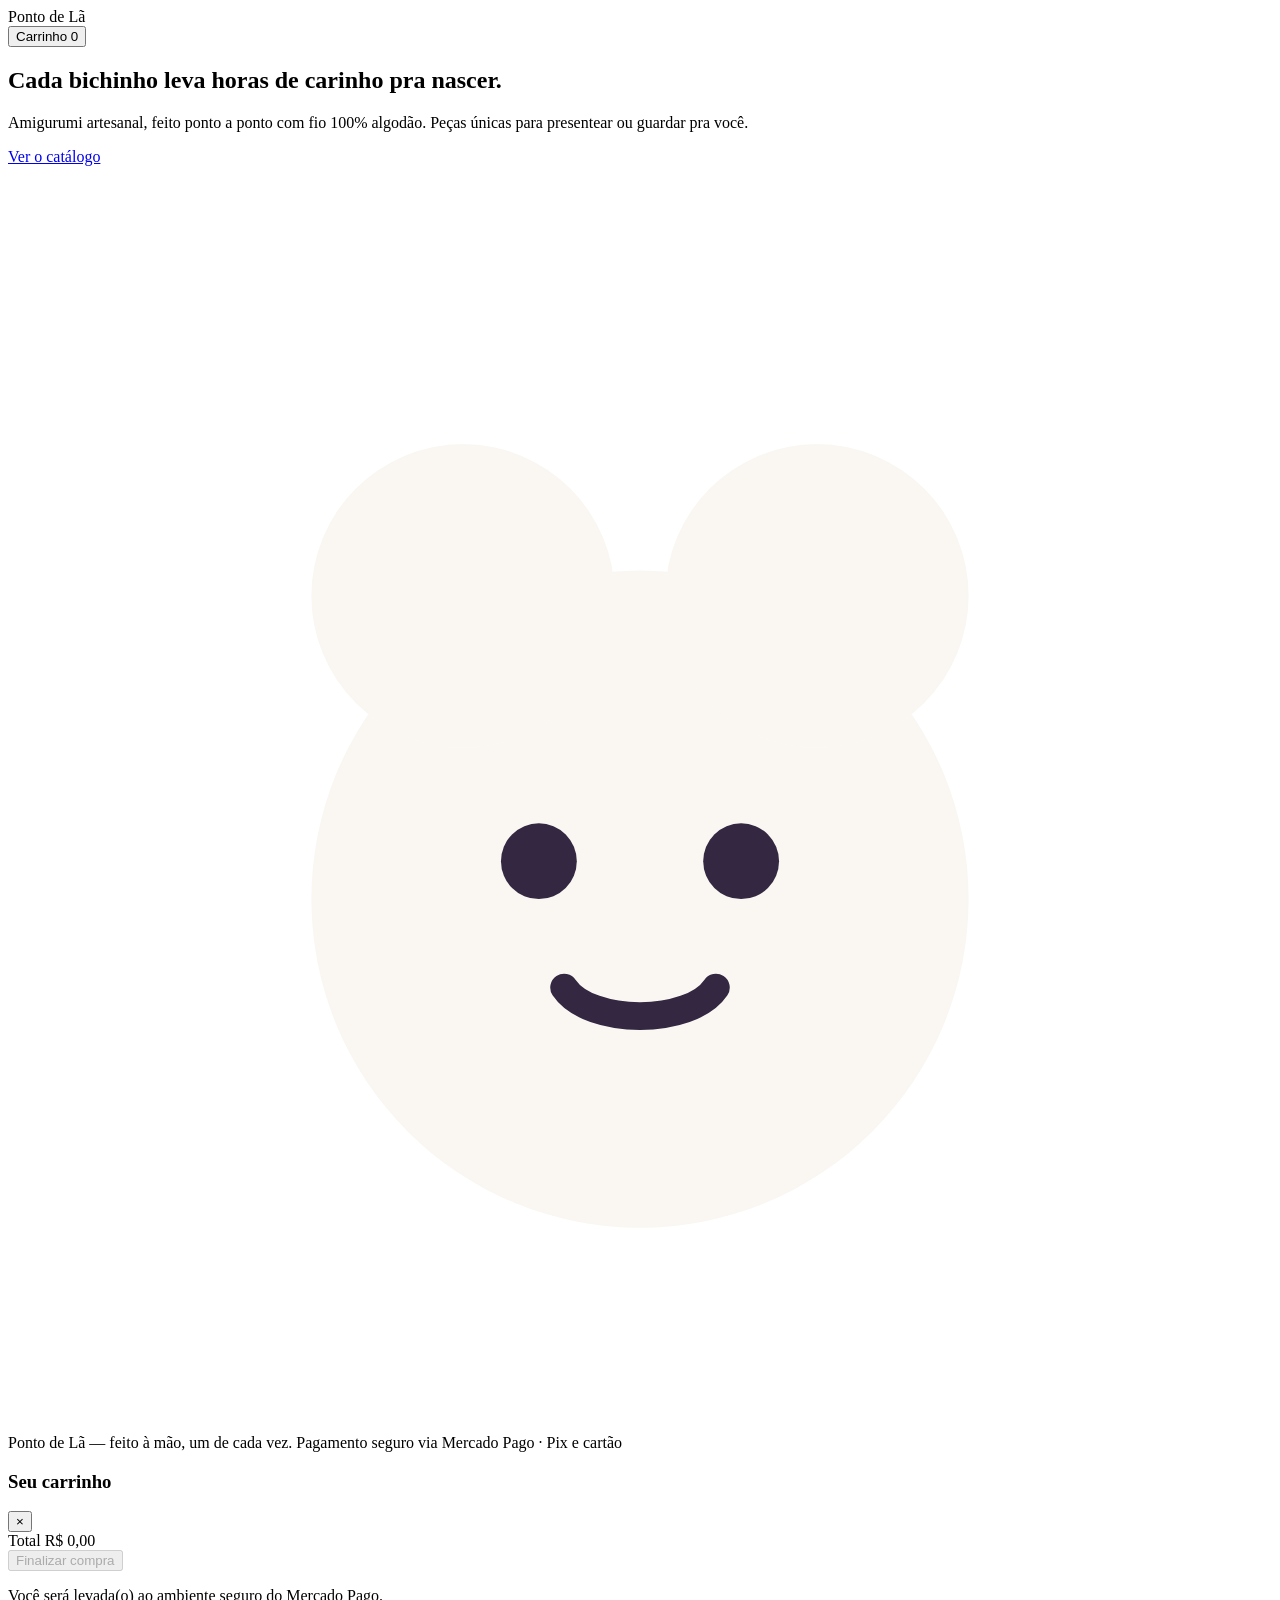
==== index.html @ de07547d "Add initial HTML structure for the website" ====
<!DOCTYPE html>
<html lang="pt-BR">
<head>
<meta charset="UTF-8">
<meta name="viewport" content="width=device-width, initial-scale=1">
<title>Ponto de Lã — Amigurumi feito à mão</title>
<meta name="description" content="Amigurumi artesanal feito à mão, um por um, com fio 100% algodão.">
<link rel="stylesheet" href="style.css">
</head>
<body>

<header>
  <div class="wrap header-row">
    <div class="logo">Ponto <span>de Lã</span></div>
    <button class="cart-btn" id="cartToggle" aria-label="Abrir carrinho">
      Carrinho
      <span class="cart-count" id="cartCount">0</span>
    </button>
  </div>
</header>

<section class="wrap hero">
  <div>
    <h1>Cada bichinho leva horas de carinho pra nascer.</h1>
    <p>Amigurumi artesanal, feito ponto a ponto com fio 100% algodão. Peças únicas para presentear ou guardar pra você.</p>
    <a href="#catalogo" class="hero-cta">Ver o catálogo</a>
  </div>
  <div class="hero-art">
    <svg viewBox="0 0 100 100" fill="none" xmlns="http://www.w3.org/2000/svg">
      <circle cx="50" cy="58" r="26" fill="#FAF7F3"/>
      <circle cx="36" cy="34" r="12" fill="#FAF7F3"/>
      <circle cx="64" cy="34" r="12" fill="#FAF7F3"/>
      <circle cx="42" cy="55" r="3" fill="#332741"/>
      <circle cx="58" cy="55" r="3" fill="#332741"/>
      <path d="M44 65c2 3 10 3 12 0" stroke="#332741" stroke-width="2.2" stroke-linecap="round"/>
    </svg>
  </div>
</section>

<main class="wrap" id="catalogo">
  <div class="filters" id="filters"></div>
  <div class="grid" id="grid"></div>
</main>

<footer class="wrap">
  <div class="footer-row">
    <span>Ponto de Lã — feito à mão, um de cada vez.</span>
    <span>Pagamento seguro via Mercado Pago · Pix e cartão</span>
  </div>
</footer>

<div class="overlay" id="overlay"></div>
<aside class="drawer" id="drawer">
  <div class="drawer-head">
    <h3>Seu carrinho</h3>
    <button class="drawer-close" id="drawerClose" aria-label="Fechar carrinho">×</button>
  </div>
  <div class="drawer-items" id="drawerItems"></div>
  <div class="drawer-foot">
    <div class="total-row">
      <span>Total</span>
      <span id="drawerTotal">R$ 0,00</span>
    </div>
    <button class="checkout-btn" id="checkoutBtn" disabled>Finalizar compra</button>
    <p class="checkout-note">Você será levada(o) ao ambiente seguro do Mercado Pago.</p>
  </div>
</aside>

<script src="products.js"></script>
<script src="script.js"></script>
</body>
</html>
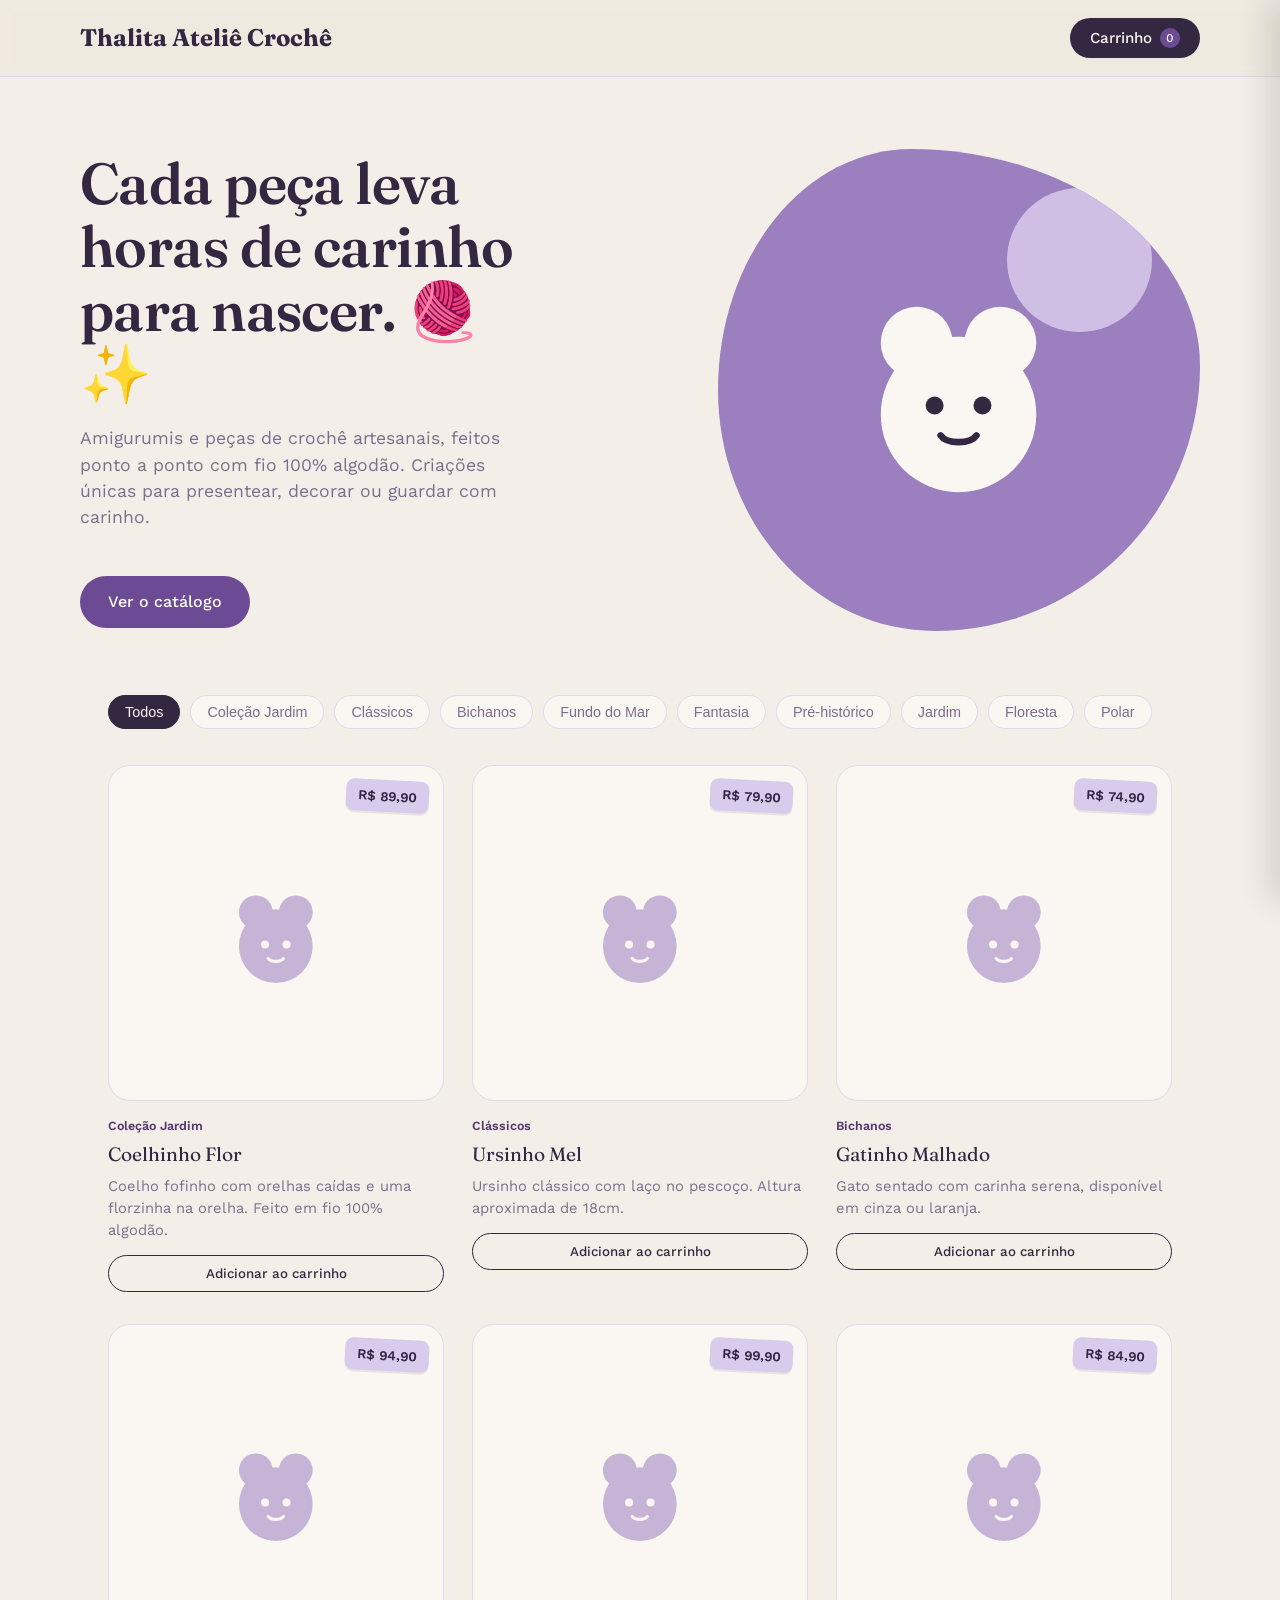
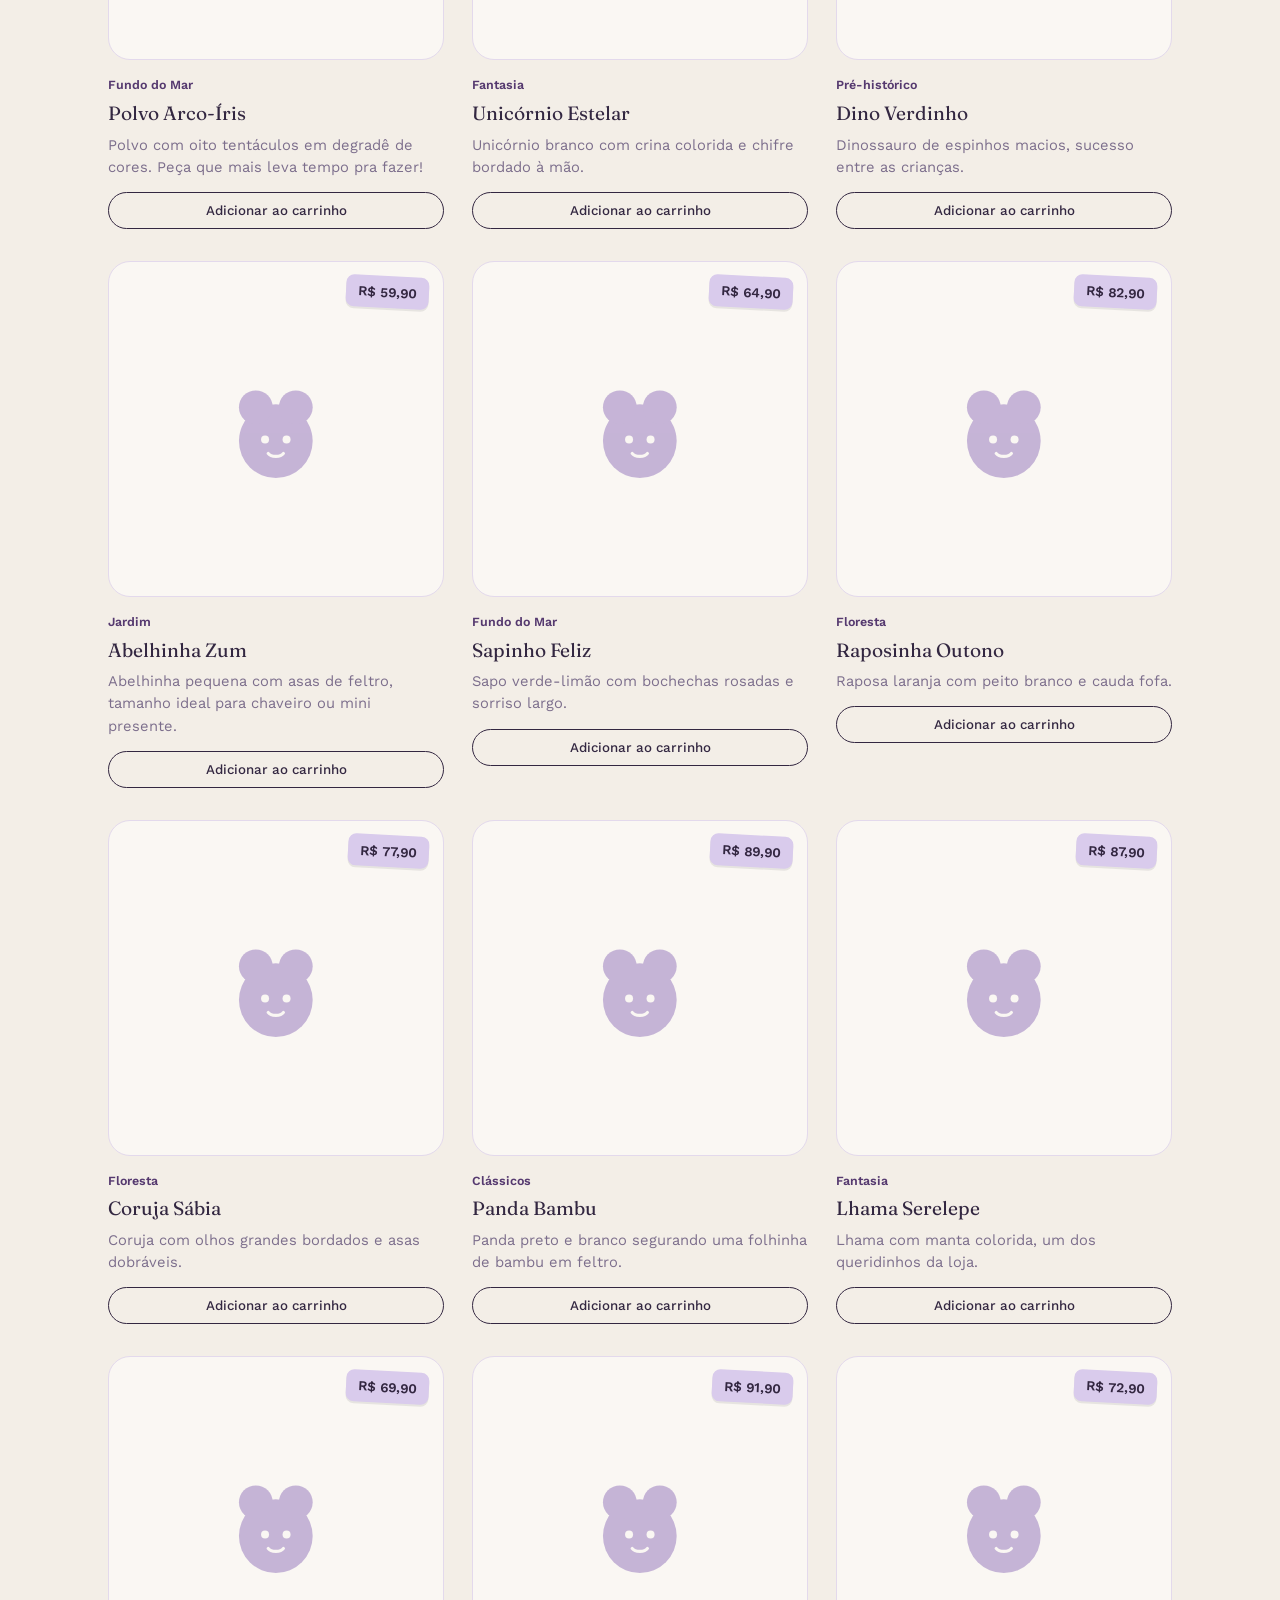
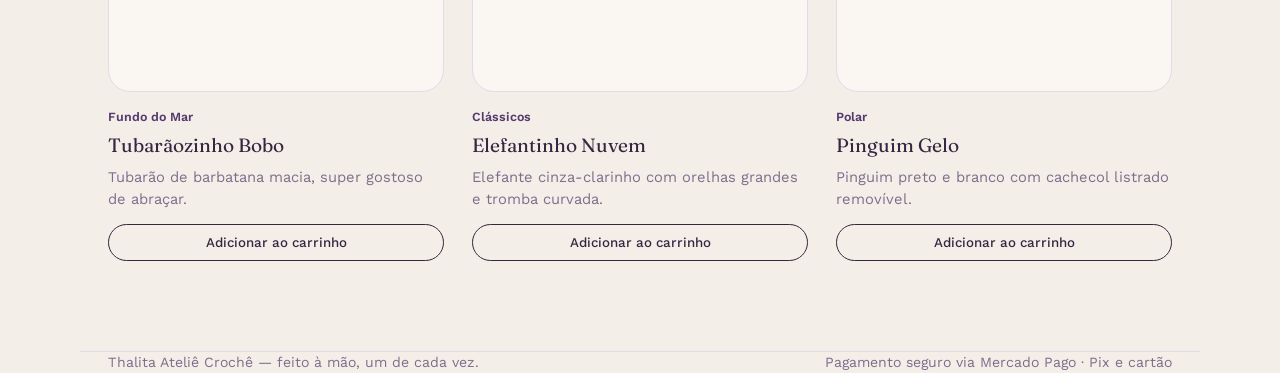
==== commit 4d1b3bd3: "Atualiza o nome e texto da loja para Thalita Ateliê Crochê com a nova descrição do negócio." ====
--- a/index.html
+++ b/index.html
@@ -3,15 +3,15 @@
 <head>
 <meta charset="UTF-8">
 <meta name="viewport" content="width=device-width, initial-scale=1">
-<title>Ponto de Lã — Amigurumi feito à mão</title>
-<meta name="description" content="Amigurumi artesanal feito à mão, um por um, com fio 100% algodão.">
+<title>Thalita Ateliê Crochê — Amigurumi feito à mão</title>
+<meta name="description" content="Cada peça leva horas de carinho para nascer. 🧶✨ Amigurumis e peças de crochê artesanais, feitos ponto a ponto com fio 100% algodão. Criações únicas para presentear, decorar ou guardar com carinho.">
 <link rel="stylesheet" href="style.css">
 </head>
 <body>
 
 <header>
   <div class="wrap header-row">
-    <div class="logo">Ponto <span>de Lã</span></div>
+    <div class="logo">Thalita Ateliê Crochê</div>
     <button class="cart-btn" id="cartToggle" aria-label="Abrir carrinho">
       Carrinho
       <span class="cart-count" id="cartCount">0</span>
@@ -21,8 +21,8 @@
 
 <section class="wrap hero">
   <div>
-    <h1>Cada bichinho leva horas de carinho pra nascer.</h1>
-    <p>Amigurumi artesanal, feito ponto a ponto com fio 100% algodão. Peças únicas para presentear ou guardar pra você.</p>
+    <h1>Cada peça leva horas de carinho para nascer. 🧶✨</h1>
+    <p>Amigurumis e peças de crochê artesanais, feitos ponto a ponto com fio 100% algodão. Criações únicas para presentear, decorar ou guardar com carinho.</p>
     <a href="#catalogo" class="hero-cta">Ver o catálogo</a>
   </div>
   <div class="hero-art">
@@ -44,7 +44,7 @@
 
 <footer class="wrap">
   <div class="footer-row">
-    <span>Ponto de Lã — feito à mão, um de cada vez.</span>
+    <span>Thalita Ateliê Crochê — feito à mão, um de cada vez.</span>
     <span>Pagamento seguro via Mercado Pago · Pix e cartão</span>
   </div>
 </footer>
--- a/style.css
+++ b/style.css
@@ -0,0 +1,450 @@
+@import url('https://fonts.googleapis.com/css2?family=Fraunces:opsz,wght@9..144,400;9..144,500;9..144,600;9..144,700&family=Work+Sans:wght@400;500;600&display=swap');
+
+:root {
+  --bg: #F3EEE7;
+  --bg-soft: #FAF7F3;
+  --ink: #332741;
+  --ink-soft: #7C6E8C;
+  --purple: #6C4A94;
+  --purple-dark: #55396F;
+  --lilac: #9B7FBF;
+  --lavender: #D9CBEC;
+  --line: #E3D9EC;
+  --radius: 22px;
+}
+
+* { box-sizing: border-box; }
+
+html { scroll-behavior: smooth; }
+
+body {
+  margin: 0;
+  background: var(--bg);
+  color: var(--ink);
+  font-family: 'Work Sans', sans-serif;
+  line-height: 1.5;
+}
+
+h1, h2, h3, .display {
+  font-family: 'Fraunces', serif;
+  font-weight: 600;
+  line-height: 1.1;
+  margin: 0;
+  letter-spacing: -0.01em;
+}
+
+a { color: inherit; }
+
+img { max-width: 100%; display: block; }
+
+.wrap {
+  max-width: 1120px;
+  margin: 0 auto;
+  padding: 0 28px;
+}
+
+/* ---------- Header ---------- */
+
+header {
+  position: sticky;
+  top: 0;
+  z-index: 40;
+  background: rgba(239, 234, 224, 0.92);
+  backdrop-filter: blur(6px);
+  border-bottom: 1px solid var(--line);
+}
+
+.header-row {
+  display: flex;
+  align-items: center;
+  justify-content: space-between;
+  padding: 18px 0;
+}
+
+.logo {
+  font-family: 'Fraunces', serif;
+  font-size: 1.5rem;
+  font-weight: 700;
+  display: flex;
+  align-items: baseline;
+  gap: 6px;
+}
+
+.logo span { color: var(--purple); }
+
+.cart-btn {
+  position: relative;
+  background: var(--ink);
+  color: var(--bg-soft);
+  border: none;
+  border-radius: 999px;
+  padding: 10px 20px;
+  font-family: 'Work Sans', sans-serif;
+  font-weight: 500;
+  font-size: 0.95rem;
+  cursor: pointer;
+  display: flex;
+  align-items: center;
+  gap: 8px;
+  transition: transform 0.15s ease;
+}
+
+.cart-btn:hover { transform: translateY(-1px); }
+
+.cart-count {
+  background: var(--purple);
+  color: white;
+  border-radius: 999px;
+  min-width: 20px;
+  height: 20px;
+  display: inline-flex;
+  align-items: center;
+  justify-content: center;
+  font-size: 0.75rem;
+  padding: 0 5px;
+}
+
+/* ---------- Hero ---------- */
+
+.hero {
+  padding: 72px 0 56px;
+  display: grid;
+  grid-template-columns: 1.1fr 0.9fr;
+  gap: 48px;
+  align-items: center;
+}
+
+.hero h1 {
+  font-size: clamp(2.4rem, 4.5vw, 3.6rem);
+  max-width: 12ch;
+}
+
+.hero p {
+  margin-top: 20px;
+  font-size: 1.1rem;
+  color: var(--ink-soft);
+  max-width: 42ch;
+}
+
+.hero-cta {
+  margin-top: 28px;
+  display: inline-block;
+  background: var(--purple);
+  color: white;
+  text-decoration: none;
+  padding: 14px 28px;
+  border-radius: 999px;
+  font-weight: 500;
+  transition: background 0.15s ease;
+}
+
+.hero-cta:hover { background: var(--purple-dark); }
+
+.hero-art {
+  position: relative;
+  aspect-ratio: 1 / 1;
+  background: var(--lilac);
+  border-radius: 40% 60% 55% 45% / 50% 45% 55% 50%;
+  display: flex;
+  align-items: center;
+  justify-content: center;
+  overflow: hidden;
+}
+
+.hero-art svg { width: 62%; height: 62%; }
+
+.hero-art::after {
+  content: "";
+  position: absolute;
+  width: 30%;
+  height: 30%;
+  background: var(--lavender);
+  border-radius: 50%;
+  top: 8%;
+  right: 10%;
+  opacity: 0.85;
+}
+
+/* ---------- Category filter ---------- */
+
+.filters {
+  display: flex;
+  flex-wrap: wrap;
+  gap: 10px;
+  padding: 8px 0 36px;
+}
+
+.filter-chip {
+  border: 1px solid var(--line);
+  background: var(--bg-soft);
+  padding: 8px 16px;
+  border-radius: 999px;
+  font-size: 0.9rem;
+  cursor: pointer;
+  color: var(--ink-soft);
+}
+
+.filter-chip.active {
+  background: var(--ink);
+  color: var(--bg-soft);
+  border-color: var(--ink);
+}
+
+/* ---------- Product grid ---------- */
+
+.grid {
+  display: grid;
+  grid-template-columns: repeat(3, 1fr);
+  gap: 32px 28px;
+  padding-bottom: 90px;
+}
+
+.card {
+  display: flex;
+  flex-direction: column;
+}
+
+.card-media {
+  position: relative;
+  aspect-ratio: 1 / 1;
+  border-radius: var(--radius);
+  overflow: hidden;
+  background: var(--bg-soft);
+  border: 1px solid var(--line);
+  display: flex;
+  align-items: center;
+  justify-content: center;
+}
+
+.card-media img { width: 100%; height: 100%; object-fit: cover; }
+
+.card-media svg { width: 46%; height: 46%; opacity: 0.55; }
+
+.price-tag {
+  position: absolute;
+  top: 14px;
+  right: 14px;
+  background: var(--lavender);
+  color: var(--ink);
+  font-weight: 600;
+  font-size: 0.85rem;
+  padding: 6px 12px;
+  border-radius: 8px;
+  transform: rotate(3deg);
+  box-shadow: 0 2px 0 rgba(0,0,0,0.08);
+}
+
+.card-body { padding-top: 16px; }
+
+.card-cat {
+  font-size: 0.78rem;
+  color: var(--purple-dark);
+  font-weight: 600;
+}
+
+.card-title {
+  font-family: 'Fraunces', serif;
+  font-size: 1.2rem;
+  margin-top: 4px;
+}
+
+.card-desc {
+  color: var(--ink-soft);
+  font-size: 0.92rem;
+  margin-top: 6px;
+}
+
+.add-btn {
+  margin-top: 14px;
+  width: 100%;
+  background: transparent;
+  border: 1.5px solid var(--ink);
+  color: var(--ink);
+  padding: 10px;
+  border-radius: 999px;
+  font-family: 'Work Sans', sans-serif;
+  font-weight: 500;
+  cursor: pointer;
+  transition: background 0.15s ease, color 0.15s ease;
+}
+
+.add-btn:hover { background: var(--ink); color: var(--bg-soft); }
+
+.add-btn.added { background: var(--lilac); color: white; border-color: var(--lilac); }
+
+/* ---------- Cart drawer ---------- */
+
+.overlay {
+  position: fixed;
+  inset: 0;
+  background: rgba(42, 36, 32, 0.4);
+  opacity: 0;
+  pointer-events: none;
+  transition: opacity 0.2s ease;
+  z-index: 50;
+}
+
+.overlay.open { opacity: 1; pointer-events: auto; }
+
+.drawer {
+  position: fixed;
+  top: 0;
+  right: 0;
+  height: 100%;
+  width: min(420px, 92vw);
+  background: var(--bg-soft);
+  z-index: 60;
+  transform: translateX(100%);
+  transition: transform 0.25s ease;
+  display: flex;
+  flex-direction: column;
+  box-shadow: -12px 0 30px rgba(0,0,0,0.12);
+}
+
+.drawer.open { transform: translateX(0); }
+
+.drawer-head {
+  padding: 24px 24px 16px;
+  border-bottom: 1px solid var(--line);
+  display: flex;
+  justify-content: space-between;
+  align-items: center;
+}
+
+.drawer-close {
+  background: none;
+  border: none;
+  font-size: 1.4rem;
+  cursor: pointer;
+  color: var(--ink-soft);
+}
+
+.drawer-items {
+  flex: 1;
+  overflow-y: auto;
+  padding: 16px 24px;
+}
+
+.drawer-empty {
+  color: var(--ink-soft);
+  text-align: center;
+  margin-top: 60px;
+}
+
+.drawer-item {
+  display: flex;
+  gap: 12px;
+  padding: 14px 0;
+  border-bottom: 1px solid var(--line);
+}
+
+.drawer-item-thumb {
+  width: 56px;
+  height: 56px;
+  border-radius: 12px;
+  background: var(--bg);
+  flex-shrink: 0;
+  display: flex;
+  align-items: center;
+  justify-content: center;
+  overflow: hidden;
+}
+
+.drawer-item-thumb img { width: 100%; height: 100%; object-fit: cover; }
+.drawer-item-thumb svg { width: 60%; opacity: 0.5; }
+
+.drawer-item-info { flex: 1; }
+
+.drawer-item-name { font-weight: 500; font-size: 0.95rem; }
+
+.qty-row {
+  display: flex;
+  align-items: center;
+  gap: 10px;
+  margin-top: 6px;
+}
+
+.qty-btn {
+  width: 24px;
+  height: 24px;
+  border-radius: 50%;
+  border: 1px solid var(--line);
+  background: white;
+  cursor: pointer;
+  font-size: 0.9rem;
+  line-height: 1;
+}
+
+.remove-link {
+  margin-left: auto;
+  font-size: 0.8rem;
+  color: var(--ink-soft);
+  cursor: pointer;
+  text-decoration: underline;
+}
+
+.drawer-foot {
+  padding: 20px 24px 26px;
+  border-top: 1px solid var(--line);
+}
+
+.total-row {
+  display: flex;
+  justify-content: space-between;
+  font-weight: 600;
+  font-size: 1.1rem;
+  margin-bottom: 16px;
+}
+
+.checkout-btn {
+  width: 100%;
+  background: var(--purple);
+  color: white;
+  border: none;
+  padding: 15px;
+  border-radius: 999px;
+  font-family: 'Work Sans', sans-serif;
+  font-weight: 600;
+  font-size: 1rem;
+  cursor: pointer;
+}
+
+.checkout-btn:hover { background: var(--purple-dark); }
+
+.checkout-btn:disabled { opacity: 0.5; cursor: not-allowed; }
+
+.checkout-note {
+  text-align: center;
+  font-size: 0.78rem;
+  color: var(--ink-soft);
+  margin-top: 10px;
+}
+
+/* ---------- Footer ---------- */
+
+footer {
+  border-top: 1px solid var(--line);
+  padding: 32px 0 40px;
+  color: var(--ink-soft);
+  font-size: 0.88rem;
+}
+
+.footer-row {
+  display: flex;
+  justify-content: space-between;
+  flex-wrap: wrap;
+  gap: 12px;
+}
+
+/* ---------- Responsive ---------- */
+
+@media (max-width: 860px) {
+  .hero { grid-template-columns: 1fr; }
+  .hero-art { max-width: 280px; margin: 0 auto; }
+  .grid { grid-template-columns: repeat(2, 1fr); }
+}
+
+@media (max-width: 540px) {
+  .grid { grid-template-columns: 1fr 1fr; gap: 20px 16px; }
+  .hero { padding: 48px 0 36px; }
+}
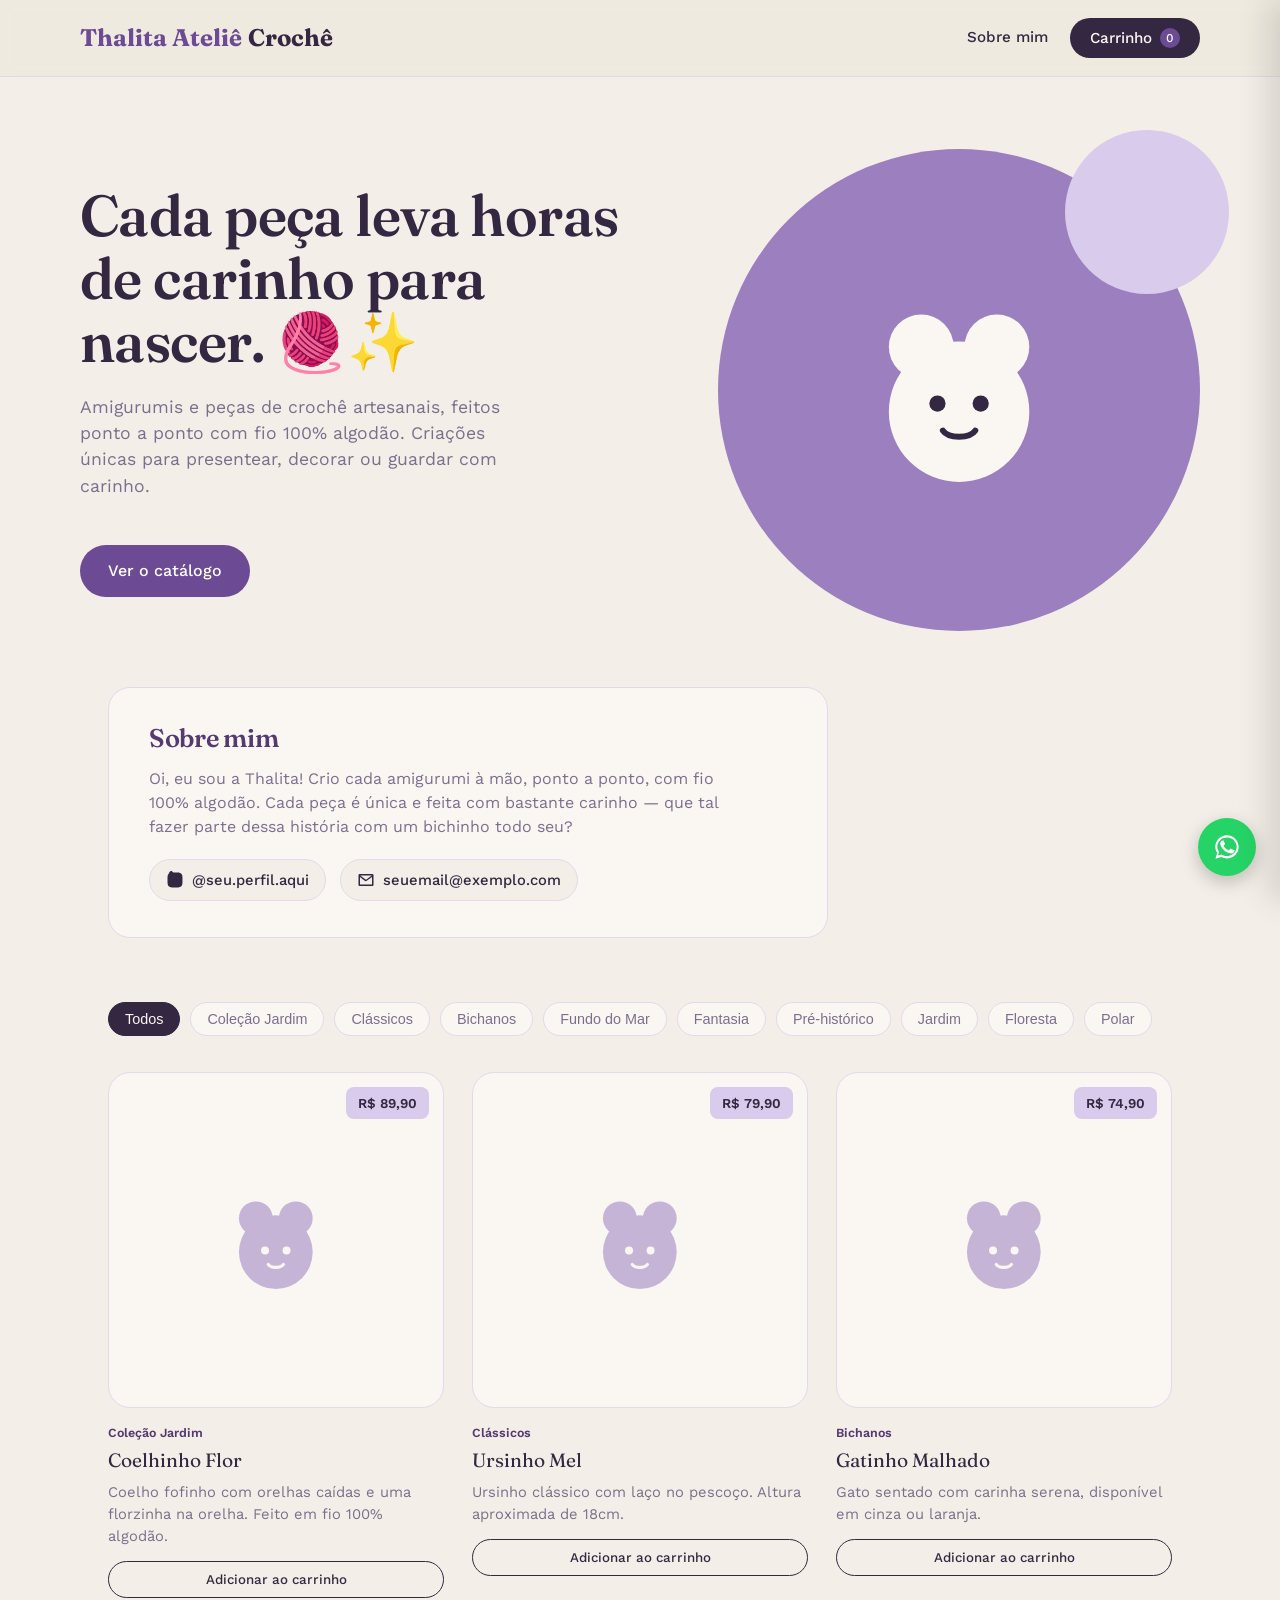
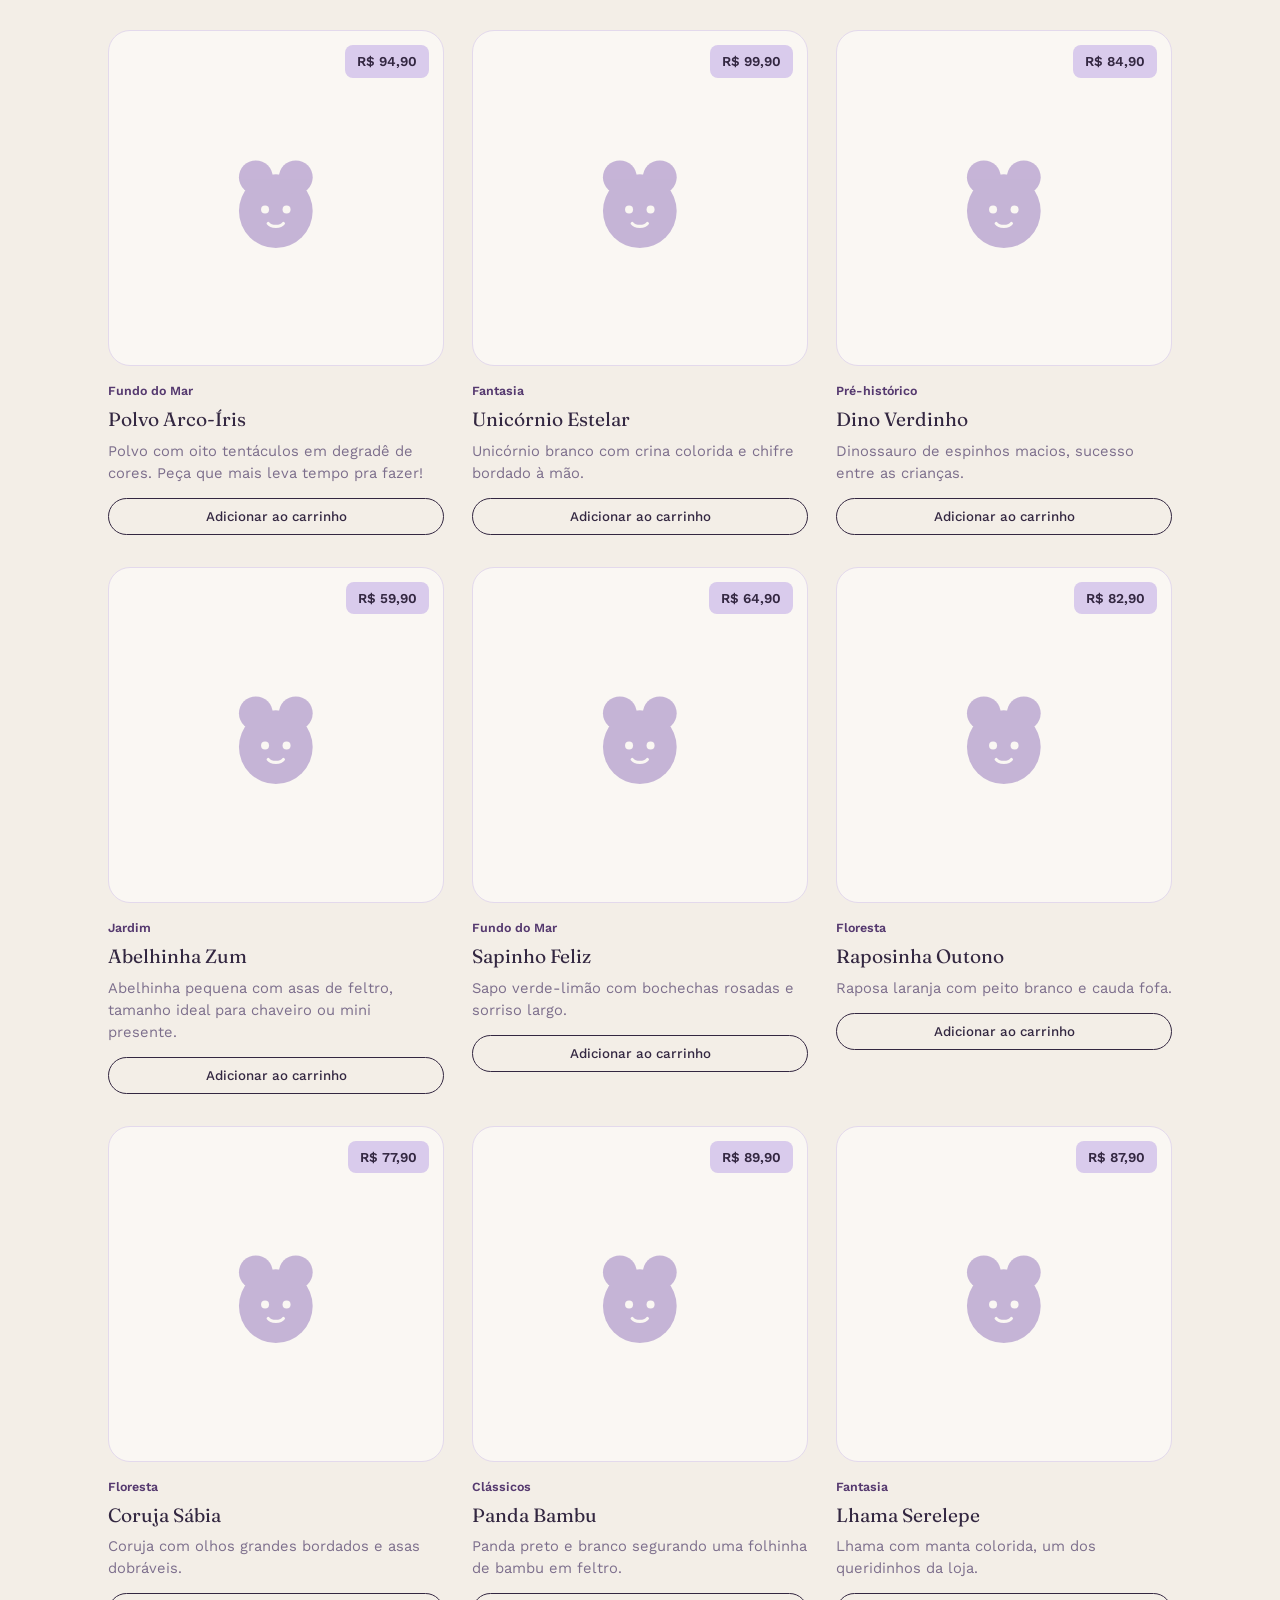
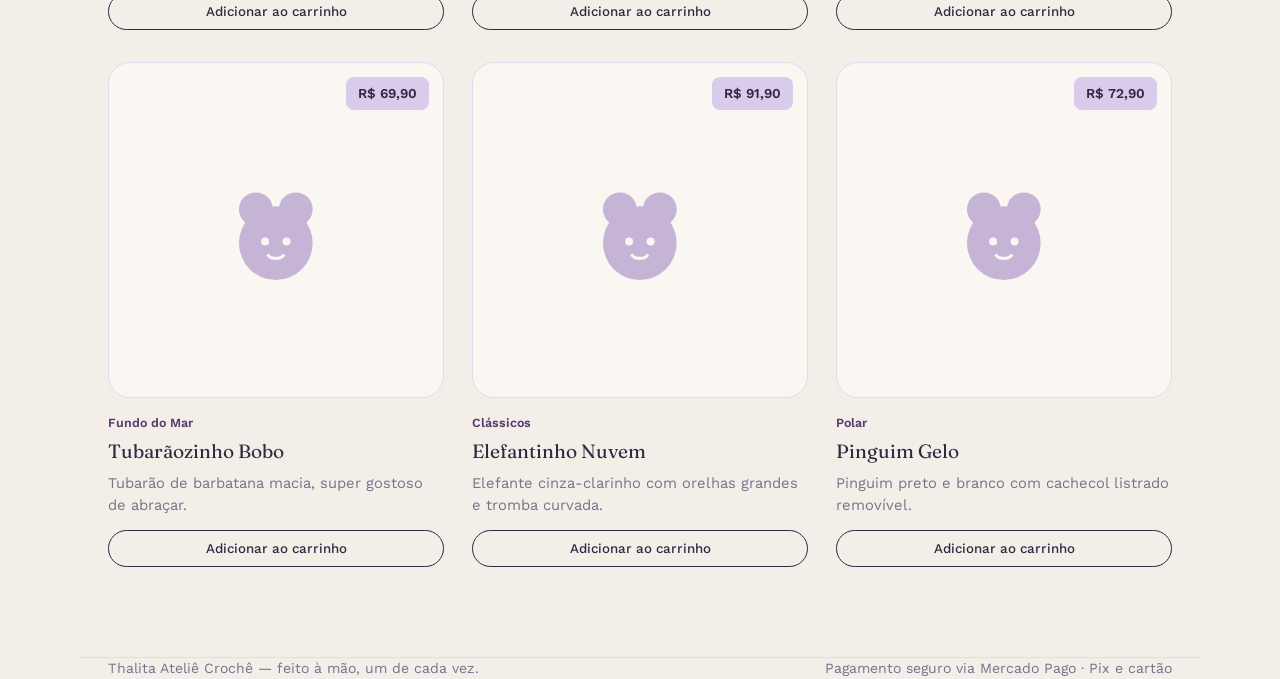
==== commit 47be8387: "Add files via upload" ====
--- a/index.html
+++ b/index.html
@@ -4,18 +4,21 @@
 <meta charset="UTF-8">
 <meta name="viewport" content="width=device-width, initial-scale=1">
 <title>Thalita Ateliê Crochê — Amigurumi feito à mão</title>
-<meta name="description" content="Cada peça leva horas de carinho para nascer. 🧶✨ Amigurumis e peças de crochê artesanais, feitos ponto a ponto com fio 100% algodão. Criações únicas para presentear, decorar ou guardar com carinho.">
+<meta name="description" content="Amigurumi e peças de crochê artesanais, feitos à mão, um por um, com fio 100% algodão.">
 <link rel="stylesheet" href="style.css">
 </head>
 <body>
 
 <header>
   <div class="wrap header-row">
-    <div class="logo">Thalita Ateliê Crochê</div>
-    <button class="cart-btn" id="cartToggle" aria-label="Abrir carrinho">
-      Carrinho
-      <span class="cart-count" id="cartCount">0</span>
-    </button>
+    <div class="logo"><span>Thalita Ateliê</span> Crochê</div>
+    <div class="header-actions">
+      <a href="#sobre" class="nav-link">Sobre mim</a>
+      <button class="cart-btn" id="cartToggle" aria-label="Abrir carrinho">
+        Carrinho
+        <span class="cart-count" id="cartCount">0</span>
+      </button>
+    </div>
   </div>
 </header>
 
@@ -37,6 +40,23 @@
   </div>
 </section>
 
+<section class="wrap sobre" id="sobre">
+  <div class="sobre-card">
+    <h2>Sobre mim</h2>
+    <p id="sobreTexto"></p>
+    <div class="sobre-links">
+      <a id="linkInstagram" href="#" target="_blank" rel="noopener" class="sobre-link">
+        <svg viewBox="0 0 24 24" width="18" height="18" fill="currentColor"><path d="M12 2c2.7 0 3.06.01 4.12.06 1.06.05 1.79.22 2.43.47.66.26 1.21.6 1.75 1.14a4.93 4.93 0 0 1 1.14 1.75c.25.64.42 1.37.47 2.43.05 1.06.06 1.42.06 4.12s-.01 3.06-.06 4.12c-.05 1.06-.22 1.79-.47 2.43a4.93 4.93 0 0 1-1.14 1.75 4.93 4.93 0 0 1-1.75 1.14c-.64.25-1.37.42-2.43.47-1.06.05-1.42.06-4.12.06s-3.06-.01-4.12-.06c-1.06-.05-1.79-.22-2.43-.47a4.93 4.93 0 0 1-1.75-1.14 4.93 4.93 0 0 1-1.14-1.75c-.25-.64-.42-1.37-.47-2.43C2.01 15.06 2 14.7 2 12s.01-3.06.06-4.12c.05-1.06.22-1.79.47-2.43a4.93 4.93 0 0 1 1.14-1.75A4.93 4.93 0 0 1 5.42.56c.64-.25 1.37-.42 2.43-.47C8.91 2.01 9.27 2 12 2Zm0 5a5 5 0 1 1 0 10 5 5 0 0 1 0-10Zm0 2a3 3 0 1 0 0 6 3 3 0 0 0 0-6Zm5.25-3.5a1.25 1.25 0 1 1 0 2.5 1.25 1.25 0 0 1 0-2.5Z"/></svg>
+        <span id="instaTexto"></span>
+      </a>
+      <a id="linkEmail" href="#" class="sobre-link">
+        <svg viewBox="0 0 24 24" width="18" height="18" fill="currentColor"><path d="M2 5.5A1.5 1.5 0 0 1 3.5 4h17A1.5 1.5 0 0 1 22 5.5v13a1.5 1.5 0 0 1-1.5 1.5h-17A1.5 1.5 0 0 1 2 18.5v-13Zm2.2.5 7.3 5.4a.8.8 0 0 0 .96 0L19.8 6H4.2ZM20 7.9l-6.98 5.16a2.3 2.3 0 0 1-2.74 0L4 7.9V18h16V7.9Z"/></svg>
+        <span id="emailTexto"></span>
+      </a>
+    </div>
+  </div>
+</section>
+
 <main class="wrap" id="catalogo">
   <div class="filters" id="filters"></div>
   <div class="grid" id="grid"></div>
@@ -48,6 +68,10 @@
     <span>Pagamento seguro via Mercado Pago · Pix e cartão</span>
   </div>
 </footer>
+
+<a id="whatsappFloat" class="whatsapp-float" href="#" target="_blank" rel="noopener" aria-label="Falar no WhatsApp">
+  <svg viewBox="0 0 24 24" width="28" height="28" fill="white"><path d="M17.5 14.4c-.3-.15-1.7-.85-2-.95-.27-.1-.46-.15-.66.15-.2.3-.75.95-.92 1.15-.17.2-.34.22-.63.08-.3-.15-1.24-.46-2.36-1.46-.87-.78-1.46-1.74-1.63-2.04-.17-.3-.02-.46.13-.61.15-.15.34-.4.5-.6.17-.2.22-.34.34-.57.1-.23.05-.42-.05-.57-.1-.15-.9-2.17-1.03-2.4-.13-.23-.28-.2-.46-.2-.15 0-.4-.03-.62-.03-.23 0-.58.1-.85.4-.28.3-1.06 1.03-1.06 2.5s1.08 2.9 1.24 3.1c.15.2 2.07 3.2 5.14 4.35 3.06 1.15 3.06.77 3.6.72.55-.05 1.74-.7 1.98-1.4.24-.7.24-1.28.17-1.4-.07-.13-.27-.2-.57-.35Z M12 2C6.48 2 2 6.36 2 11.75c0 1.97.58 3.8 1.6 5.35L2.1 22l5.06-1.44a10.1 10.1 0 0 0 4.84 1.24c5.52 0 10-4.36 10-9.75S17.52 2 12 2Zm0 17.75c-1.6 0-3.1-.44-4.38-1.2l-.32-.18-2.99.85.85-2.9-.2-.32a7.87 7.87 0 0 1-1.26-4.25C3.7 7.42 7.42 3.75 12 3.75s8.3 3.67 8.3 8s-3.72 8-8.3 8Z"/></svg>
+</a>
 
 <div class="overlay" id="overlay"></div>
 <aside class="drawer" id="drawer">
@@ -66,6 +90,7 @@
   </div>
 </aside>
 
+<script src="contato.js"></script>
 <script src="products.js"></script>
 <script src="script.js"></script>
 </body>
--- a/style.css
+++ b/style.css
@@ -72,6 +72,26 @@
 
 .logo span { color: var(--purple); }
 
+.header-actions {
+  display: flex;
+  align-items: center;
+  gap: 22px;
+}
+
+.nav-link {
+  font-size: 0.95rem;
+  font-weight: 500;
+  color: var(--ink);
+  text-decoration: none;
+  border-bottom: 1.5px solid transparent;
+  transition: border-color 0.15s ease, color 0.15s ease;
+}
+
+.nav-link:hover {
+  color: var(--purple);
+  border-color: var(--purple);
+}
+
 .cart-btn {
   position: relative;
   background: var(--ink);
@@ -116,7 +136,7 @@
 
 .hero h1 {
   font-size: clamp(2.4rem, 4.5vw, 3.6rem);
-  max-width: 12ch;
+  max-width: 16ch;
 }
 
 .hero p {
@@ -144,26 +164,99 @@
   position: relative;
   aspect-ratio: 1 / 1;
   background: var(--lilac);
-  border-radius: 40% 60% 55% 45% / 50% 45% 55% 50%;
+  border-radius: 50%;
   display: flex;
   align-items: center;
   justify-content: center;
-  overflow: hidden;
-}
-
-.hero-art svg { width: 62%; height: 62%; }
+  overflow: visible;
+}
+
+.hero-art svg { width: 56%; height: 56%; position: relative; z-index: 1; }
 
 .hero-art::after {
   content: "";
   position: absolute;
-  width: 30%;
-  height: 30%;
+  width: 34%;
+  height: 34%;
   background: var(--lavender);
   border-radius: 50%;
-  top: 8%;
-  right: 10%;
-  opacity: 0.85;
-}
+  top: -4%;
+  right: -6%;
+}
+
+/* ---------- Sobre mim ---------- */
+
+.sobre {
+  padding-bottom: 56px;
+}
+
+.sobre-card {
+  background: var(--bg-soft);
+  border: 1px solid var(--line);
+  border-radius: var(--radius);
+  padding: 36px 40px;
+  max-width: 720px;
+}
+
+.sobre-card h2 {
+  font-size: 1.6rem;
+  color: var(--purple-dark);
+}
+
+.sobre-card p {
+  color: var(--ink-soft);
+  margin-top: 14px;
+  font-size: 1rem;
+  max-width: 58ch;
+}
+
+.sobre-links {
+  display: flex;
+  flex-wrap: wrap;
+  gap: 14px;
+  margin-top: 20px;
+}
+
+.sobre-link {
+  display: inline-flex;
+  align-items: center;
+  gap: 8px;
+  text-decoration: none;
+  color: var(--ink);
+  background: var(--bg);
+  border: 1px solid var(--line);
+  padding: 9px 16px;
+  border-radius: 999px;
+  font-size: 0.92rem;
+  font-weight: 500;
+  transition: background 0.15s ease, color 0.15s ease;
+}
+
+.sobre-link:hover {
+  background: var(--purple);
+  color: white;
+  border-color: var(--purple);
+}
+
+/* ---------- WhatsApp flutuante ---------- */
+
+.whatsapp-float {
+  position: fixed;
+  bottom: 24px;
+  right: 24px;
+  width: 58px;
+  height: 58px;
+  background: #25D366;
+  border-radius: 50%;
+  display: flex;
+  align-items: center;
+  justify-content: center;
+  box-shadow: 0 6px 18px rgba(0,0,0,0.22);
+  z-index: 45;
+  transition: transform 0.15s ease;
+}
+
+.whatsapp-float:hover { transform: scale(1.07); }
 
 /* ---------- Category filter ---------- */
 
@@ -230,8 +323,24 @@
   font-size: 0.85rem;
   padding: 6px 12px;
   border-radius: 8px;
-  transform: rotate(3deg);
-  box-shadow: 0 2px 0 rgba(0,0,0,0.08);
+}
+
+.sold-out-tag {
+  position: absolute;
+  top: 14px;
+  right: 14px;
+  background: var(--ink-soft);
+  color: var(--bg-soft);
+  font-weight: 600;
+  font-size: 0.78rem;
+  padding: 6px 12px;
+  border-radius: 8px;
+  letter-spacing: 0.02em;
+}
+
+.card-media:has(.sold-out-tag) img,
+.card-media:has(.sold-out-tag) svg {
+  opacity: 0.45;
 }
 
 .card-body { padding-top: 16px; }
@@ -271,6 +380,14 @@
 .add-btn:hover { background: var(--ink); color: var(--bg-soft); }
 
 .add-btn.added { background: var(--lilac); color: white; border-color: var(--lilac); }
+
+.add-btn:disabled {
+  opacity: 0.5;
+  cursor: not-allowed;
+  border-color: var(--line);
+  color: var(--ink-soft);
+}
+.add-btn:disabled:hover { background: transparent; color: var(--ink-soft); }
 
 /* ---------- Cart drawer ---------- */
 
@@ -447,4 +564,6 @@
 @media (max-width: 540px) {
   .grid { grid-template-columns: 1fr 1fr; gap: 20px 16px; }
   .hero { padding: 48px 0 36px; }
-}
+  .sobre-card { padding: 26px 24px; }
+  .whatsapp-float { width: 52px; height: 52px; bottom: 18px; right: 18px; }
+}
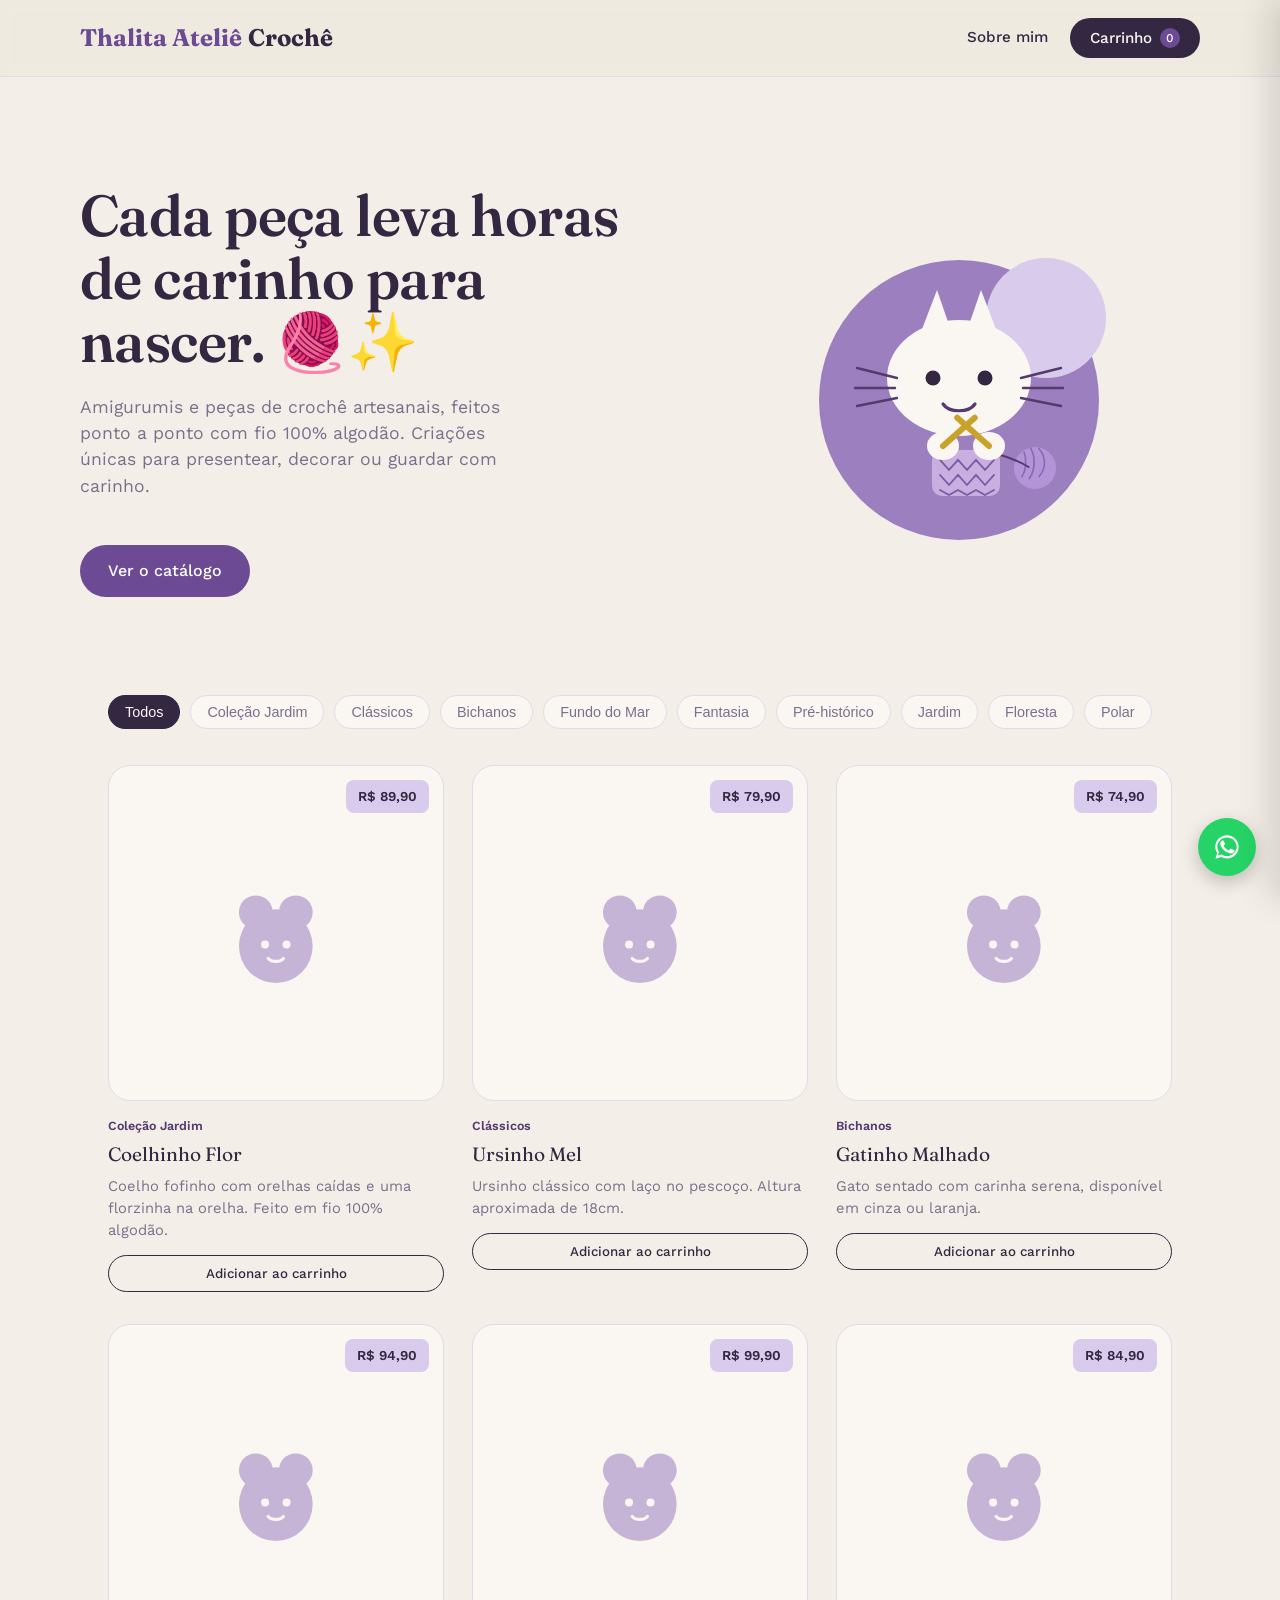
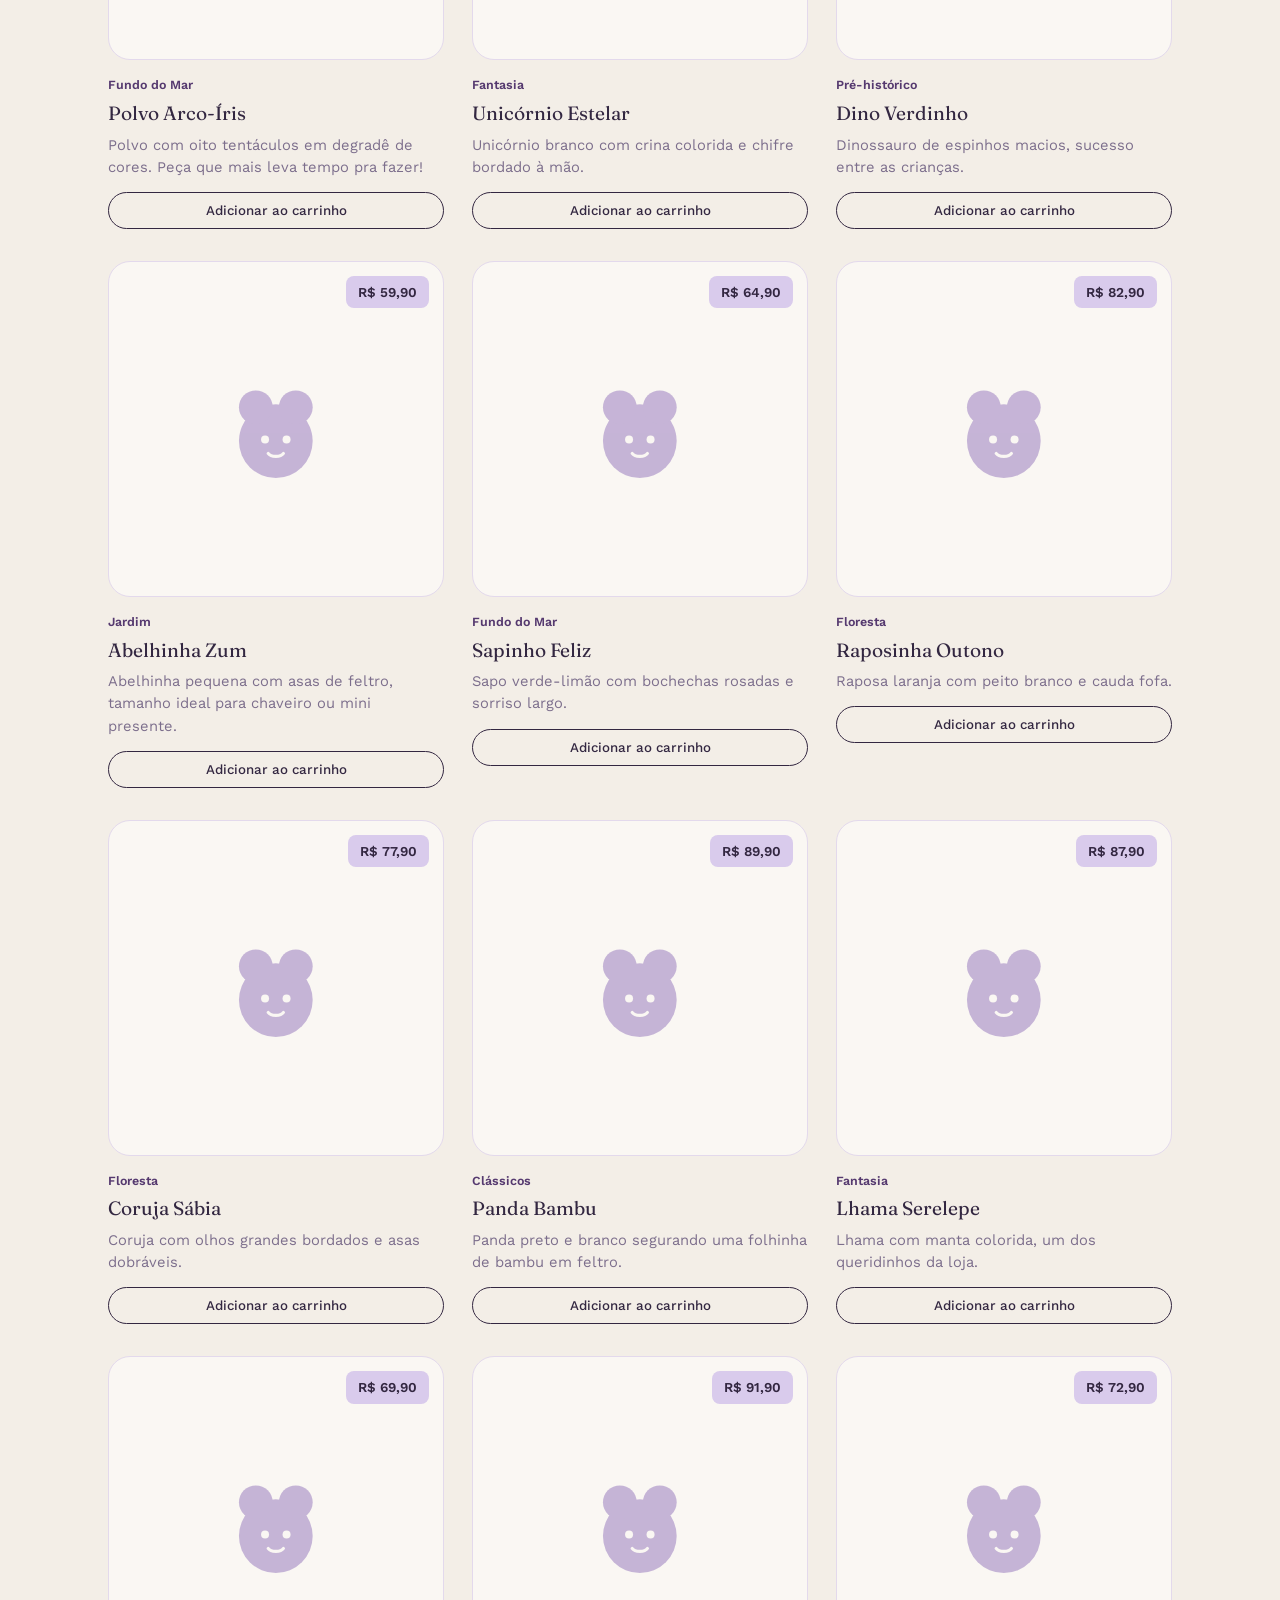
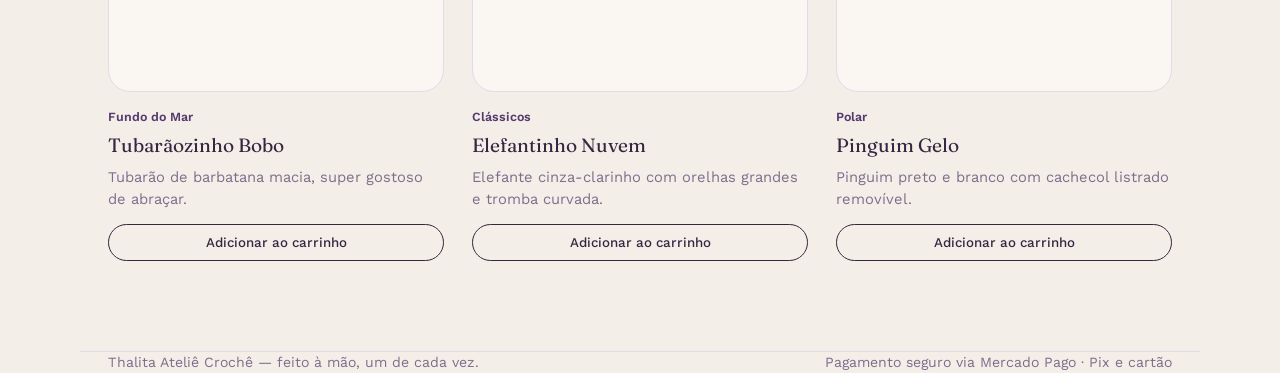
==== commit f63047c0: "Add files via upload" ====
--- a/index.html
+++ b/index.html
@@ -1,97 +1,85 @@
-<!DOCTYPE html>
-<html lang="pt-BR">
-<head>
-<meta charset="UTF-8">
-<meta name="viewport" content="width=device-width, initial-scale=1">
-<title>Thalita Ateliê Crochê — Amigurumi feito à mão</title>
-<meta name="description" content="Amigurumi e peças de crochê artesanais, feitos à mão, um por um, com fio 100% algodão.">
-<link rel="stylesheet" href="style.css">
-</head>
-<body>
-
-<header>
-  <div class="wrap header-row">
-    <div class="logo"><span>Thalita Ateliê</span> Crochê</div>
-    <div class="header-actions">
-      <a href="#sobre" class="nav-link">Sobre mim</a>
-      <button class="cart-btn" id="cartToggle" aria-label="Abrir carrinho">
-        Carrinho
-        <span class="cart-count" id="cartCount">0</span>
-      </button>
-    </div>
-  </div>
-</header>
-
-<section class="wrap hero">
-  <div>
-    <h1>Cada peça leva horas de carinho para nascer. 🧶✨</h1>
-    <p>Amigurumis e peças de crochê artesanais, feitos ponto a ponto com fio 100% algodão. Criações únicas para presentear, decorar ou guardar com carinho.</p>
-    <a href="#catalogo" class="hero-cta">Ver o catálogo</a>
-  </div>
-  <div class="hero-art">
-    <svg viewBox="0 0 100 100" fill="none" xmlns="http://www.w3.org/2000/svg">
-      <circle cx="50" cy="58" r="26" fill="#FAF7F3"/>
-      <circle cx="36" cy="34" r="12" fill="#FAF7F3"/>
-      <circle cx="64" cy="34" r="12" fill="#FAF7F3"/>
-      <circle cx="42" cy="55" r="3" fill="#332741"/>
-      <circle cx="58" cy="55" r="3" fill="#332741"/>
-      <path d="M44 65c2 3 10 3 12 0" stroke="#332741" stroke-width="2.2" stroke-linecap="round"/>
-    </svg>
-  </div>
-</section>
-
-<section class="wrap sobre" id="sobre">
-  <div class="sobre-card">
-    <h2>Sobre mim</h2>
-    <p id="sobreTexto"></p>
-    <div class="sobre-links">
-      <a id="linkInstagram" href="#" target="_blank" rel="noopener" class="sobre-link">
-        <svg viewBox="0 0 24 24" width="18" height="18" fill="currentColor"><path d="M12 2c2.7 0 3.06.01 4.12.06 1.06.05 1.79.22 2.43.47.66.26 1.21.6 1.75 1.14a4.93 4.93 0 0 1 1.14 1.75c.25.64.42 1.37.47 2.43.05 1.06.06 1.42.06 4.12s-.01 3.06-.06 4.12c-.05 1.06-.22 1.79-.47 2.43a4.93 4.93 0 0 1-1.14 1.75 4.93 4.93 0 0 1-1.75 1.14c-.64.25-1.37.42-2.43.47-1.06.05-1.42.06-4.12.06s-3.06-.01-4.12-.06c-1.06-.05-1.79-.22-2.43-.47a4.93 4.93 0 0 1-1.75-1.14 4.93 4.93 0 0 1-1.14-1.75c-.25-.64-.42-1.37-.47-2.43C2.01 15.06 2 14.7 2 12s.01-3.06.06-4.12c.05-1.06.22-1.79.47-2.43a4.93 4.93 0 0 1 1.14-1.75A4.93 4.93 0 0 1 5.42.56c.64-.25 1.37-.42 2.43-.47C8.91 2.01 9.27 2 12 2Zm0 5a5 5 0 1 1 0 10 5 5 0 0 1 0-10Zm0 2a3 3 0 1 0 0 6 3 3 0 0 0 0-6Zm5.25-3.5a1.25 1.25 0 1 1 0 2.5 1.25 1.25 0 0 1 0-2.5Z"/></svg>
-        <span id="instaTexto"></span>
-      </a>
-      <a id="linkEmail" href="#" class="sobre-link">
-        <svg viewBox="0 0 24 24" width="18" height="18" fill="currentColor"><path d="M2 5.5A1.5 1.5 0 0 1 3.5 4h17A1.5 1.5 0 0 1 22 5.5v13a1.5 1.5 0 0 1-1.5 1.5h-17A1.5 1.5 0 0 1 2 18.5v-13Zm2.2.5 7.3 5.4a.8.8 0 0 0 .96 0L19.8 6H4.2ZM20 7.9l-6.98 5.16a2.3 2.3 0 0 1-2.74 0L4 7.9V18h16V7.9Z"/></svg>
-        <span id="emailTexto"></span>
-      </a>
-    </div>
-  </div>
-</section>
-
-<main class="wrap" id="catalogo">
-  <div class="filters" id="filters"></div>
-  <div class="grid" id="grid"></div>
-</main>
-
-<footer class="wrap">
-  <div class="footer-row">
-    <span>Thalita Ateliê Crochê — feito à mão, um de cada vez.</span>
-    <span>Pagamento seguro via Mercado Pago · Pix e cartão</span>
-  </div>
-</footer>
-
-<a id="whatsappFloat" class="whatsapp-float" href="#" target="_blank" rel="noopener" aria-label="Falar no WhatsApp">
-  <svg viewBox="0 0 24 24" width="28" height="28" fill="white"><path d="M17.5 14.4c-.3-.15-1.7-.85-2-.95-.27-.1-.46-.15-.66.15-.2.3-.75.95-.92 1.15-.17.2-.34.22-.63.08-.3-.15-1.24-.46-2.36-1.46-.87-.78-1.46-1.74-1.63-2.04-.17-.3-.02-.46.13-.61.15-.15.34-.4.5-.6.17-.2.22-.34.34-.57.1-.23.05-.42-.05-.57-.1-.15-.9-2.17-1.03-2.4-.13-.23-.28-.2-.46-.2-.15 0-.4-.03-.62-.03-.23 0-.58.1-.85.4-.28.3-1.06 1.03-1.06 2.5s1.08 2.9 1.24 3.1c.15.2 2.07 3.2 5.14 4.35 3.06 1.15 3.06.77 3.6.72.55-.05 1.74-.7 1.98-1.4.24-.7.24-1.28.17-1.4-.07-.13-.27-.2-.57-.35Z M12 2C6.48 2 2 6.36 2 11.75c0 1.97.58 3.8 1.6 5.35L2.1 22l5.06-1.44a10.1 10.1 0 0 0 4.84 1.24c5.52 0 10-4.36 10-9.75S17.52 2 12 2Zm0 17.75c-1.6 0-3.1-.44-4.38-1.2l-.32-.18-2.99.85.85-2.9-.2-.32a7.87 7.87 0 0 1-1.26-4.25C3.7 7.42 7.42 3.75 12 3.75s8.3 3.67 8.3 8s-3.72 8-8.3 8Z"/></svg>
-</a>
-
-<div class="overlay" id="overlay"></div>
-<aside class="drawer" id="drawer">
-  <div class="drawer-head">
-    <h3>Seu carrinho</h3>
-    <button class="drawer-close" id="drawerClose" aria-label="Fechar carrinho">×</button>
-  </div>
-  <div class="drawer-items" id="drawerItems"></div>
-  <div class="drawer-foot">
-    <div class="total-row">
-      <span>Total</span>
-      <span id="drawerTotal">R$ 0,00</span>
-    </div>
-    <button class="checkout-btn" id="checkoutBtn" disabled>Finalizar compra</button>
-    <p class="checkout-note">Você será levada(o) ao ambiente seguro do Mercado Pago.</p>
-  </div>
-</aside>
-
-<script src="contato.js"></script>
-<script src="products.js"></script>
-<script src="script.js"></script>
-</body>
-</html>
+<!DOCTYPE html>
+<html lang="pt-BR">
+<head>
+<meta charset="UTF-8">
+<meta name="viewport" content="width=device-width, initial-scale=1">
+<title>Thalita Ateliê Crochê — Amigurumi feito à mão</title>
+<meta name="description" content="Amigurumi e peças de crochê artesanais, feitos à mão, um por um, com fio 100% algodão.">
+<meta property="og:title" content="Thalita Ateliê Crochê — Amigurumi feito à mão">
+<meta property="og:description" content="Amigurumi e peças de crochê artesanais, feitos à mão, um por um, com fio 100% algodão.">
+<meta property="og:image" content="https://seusite.com/hero-cat.svg">
+<link rel="stylesheet" href="style.css">
+</head>
+<body>
+
+<header>
+  <div class="wrap header-row">
+    <div class="logo"><span>Thalita Ateliê</span> Crochê</div>
+    <div class="header-actions">
+      <a href="sobre.html" class="nav-link">Sobre mim</a>
+      <button class="cart-btn" id="cartToggle" aria-label="Abrir carrinho">
+        Carrinho
+        <span class="cart-count" id="cartCount">0</span>
+      </button>
+    </div>
+  </div>
+</header>
+
+<section class="wrap hero">
+  <div>
+    <h1>Cada peça leva horas de carinho para nascer. 🧶✨</h1>
+    <p>Amigurumis e peças de crochê artesanais, feitos ponto a ponto com fio 100% algodão. Criações únicas para presentear, decorar ou guardar com carinho.</p>
+    <a href="#catalogo" class="hero-cta">Ver o catálogo</a>
+  </div>
+  <div class="hero-art">
+    <svg viewBox="0 0 100 100" fill="none" xmlns="http://www.w3.org/2000/svg">
+      <circle cx="50" cy="58" r="26" fill="#FAF7F3"/>
+      <circle cx="36" cy="34" r="12" fill="#FAF7F3"/>
+      <circle cx="64" cy="34" r="12" fill="#FAF7F3"/>
+      <circle cx="42" cy="55" r="3" fill="#332741"/>
+      <circle cx="58" cy="55" r="3" fill="#332741"/>
+      <path d="M44 65c2 3 10 3 12 0" stroke="#332741" stroke-width="2.2" stroke-linecap="round"/>
+    </svg>
+  </div>
+</section>
+
+
+
+<main class="wrap" id="catalogo">
+  <div class="filters" id="filters"></div>
+  <div class="grid" id="grid"></div>
+</main>
+
+<footer class="wrap">
+  <div class="footer-row">
+    <span>Thalita Ateliê Crochê — feito à mão, um de cada vez.</span>
+    <span>Pagamento seguro via Mercado Pago · Pix e cartão</span>
+  </div>
+</footer>
+
+<a id="whatsappFloat" class="whatsapp-float" href="#" target="_blank" rel="noopener" aria-label="Falar no WhatsApp">
+  <svg viewBox="0 0 24 24" width="28" height="28" fill="white"><path d="M17.5 14.4c-.3-.15-1.7-.85-2-.95-.27-.1-.46-.15-.66.15-.2.3-.75.95-.92 1.15-.17.2-.34.22-.63.08-.3-.15-1.24-.46-2.36-1.46-.87-.78-1.46-1.74-1.63-2.04-.17-.3-.02-.46.13-.61.15-.15.34-.4.5-.6.17-.2.22-.34.34-.57.1-.23.05-.42-.05-.57-.1-.15-.9-2.17-1.03-2.4-.13-.23-.28-.2-.46-.2-.15 0-.4-.03-.62-.03-.23 0-.58.1-.85.4-.28.3-1.06 1.03-1.06 2.5s1.08 2.9 1.24 3.1c.15.2 2.07 3.2 5.14 4.35 3.06 1.15 3.06.77 3.6.72.55-.05 1.74-.7 1.98-1.4.24-.7.24-1.28.17-1.4-.07-.13-.27-.2-.57-.35Z M12 2C6.48 2 2 6.36 2 11.75c0 1.97.58 3.8 1.6 5.35L2.1 22l5.06-1.44a10.1 10.1 0 0 0 4.84 1.24c5.52 0 10-4.36 10-9.75S17.52 2 12 2Zm0 17.75c-1.6 0-3.1-.44-4.38-1.2l-.32-.18-2.99.85.85-2.9-.2-.32a7.87 7.87 0 0 1-1.26-4.25C3.7 7.42 7.42 3.75 12 3.75s8.3 3.67 8.3 8s-3.72 8-8.3 8Z"/></svg>
+</a>
+
+<div class="overlay" id="overlay"></div>
+<aside class="drawer" id="drawer">
+  <div class="drawer-head">
+    <h3>Seu carrinho</h3>
+    <button class="drawer-close" id="drawerClose" aria-label="Fechar carrinho">×</button>
+  </div>
+  <div class="drawer-items" id="drawerItems"></div>
+  <div class="drawer-foot">
+    <div class="total-row">
+      <span>Total</span>
+      <span id="drawerTotal">R$ 0,00</span>
+    </div>
+    <button class="checkout-btn" id="checkoutBtn" disabled>Finalizar compra</button>
+    <p class="checkout-note">Você será levada(o) ao ambiente seguro do Mercado Pago.</p>
+  </div>
+</aside>
+
+<script src="contato.js"></script>
+<script src="products.js"></script>
+<script src="script.js"></script>
+</body>
+</html>
--- a/style.css
+++ b/style.css
@@ -1,569 +1,116 @@
-@import url('https://fonts.googleapis.com/css2?family=Fraunces:opsz,wght@9..144,400;9..144,500;9..144,600;9..144,700&family=Work+Sans:wght@400;500;600&display=swap');
-
-:root {
-  --bg: #F3EEE7;
-  --bg-soft: #FAF7F3;
-  --ink: #332741;
-  --ink-soft: #7C6E8C;
-  --purple: #6C4A94;
-  --purple-dark: #55396F;
-  --lilac: #9B7FBF;
-  --lavender: #D9CBEC;
-  --line: #E3D9EC;
-  --radius: 22px;
-}
-
-* { box-sizing: border-box; }
-
-html { scroll-behavior: smooth; }
-
-body {
-  margin: 0;
-  background: var(--bg);
-  color: var(--ink);
-  font-family: 'Work Sans', sans-serif;
-  line-height: 1.5;
-}
-
-h1, h2, h3, .display {
-  font-family: 'Fraunces', serif;
-  font-weight: 600;
-  line-height: 1.1;
-  margin: 0;
-  letter-spacing: -0.01em;
-}
-
-a { color: inherit; }
-
-img { max-width: 100%; display: block; }
-
-.wrap {
-  max-width: 1120px;
-  margin: 0 auto;
-  padding: 0 28px;
-}
-
-/* ---------- Header ---------- */
-
-header {
-  position: sticky;
-  top: 0;
-  z-index: 40;
-  background: rgba(239, 234, 224, 0.92);
-  backdrop-filter: blur(6px);
-  border-bottom: 1px solid var(--line);
-}
-
-.header-row {
-  display: flex;
-  align-items: center;
-  justify-content: space-between;
-  padding: 18px 0;
-}
-
-.logo {
-  font-family: 'Fraunces', serif;
-  font-size: 1.5rem;
-  font-weight: 700;
-  display: flex;
-  align-items: baseline;
-  gap: 6px;
-}
-
-.logo span { color: var(--purple); }
-
-.header-actions {
-  display: flex;
-  align-items: center;
-  gap: 22px;
-}
-
-.nav-link {
-  font-size: 0.95rem;
-  font-weight: 500;
-  color: var(--ink);
-  text-decoration: none;
-  border-bottom: 1.5px solid transparent;
-  transition: border-color 0.15s ease, color 0.15s ease;
-}
-
-.nav-link:hover {
-  color: var(--purple);
-  border-color: var(--purple);
-}
-
-.cart-btn {
-  position: relative;
-  background: var(--ink);
-  color: var(--bg-soft);
-  border: none;
-  border-radius: 999px;
-  padding: 10px 20px;
-  font-family: 'Work Sans', sans-serif;
-  font-weight: 500;
-  font-size: 0.95rem;
-  cursor: pointer;
-  display: flex;
-  align-items: center;
-  gap: 8px;
-  transition: transform 0.15s ease;
-}
-
-.cart-btn:hover { transform: translateY(-1px); }
-
-.cart-count {
-  background: var(--purple);
-  color: white;
-  border-radius: 999px;
-  min-width: 20px;
-  height: 20px;
-  display: inline-flex;
-  align-items: center;
-  justify-content: center;
-  font-size: 0.75rem;
-  padding: 0 5px;
-}
-
-/* ---------- Hero ---------- */
-
-.hero {
-  padding: 72px 0 56px;
-  display: grid;
-  grid-template-columns: 1.1fr 0.9fr;
-  gap: 48px;
-  align-items: center;
-}
-
-.hero h1 {
-  font-size: clamp(2.4rem, 4.5vw, 3.6rem);
-  max-width: 16ch;
-}
-
-.hero p {
-  margin-top: 20px;
-  font-size: 1.1rem;
-  color: var(--ink-soft);
-  max-width: 42ch;
-}
-
-.hero-cta {
-  margin-top: 28px;
-  display: inline-block;
-  background: var(--purple);
-  color: white;
-  text-decoration: none;
-  padding: 14px 28px;
-  border-radius: 999px;
-  font-weight: 500;
-  transition: background 0.15s ease;
-}
-
-.hero-cta:hover { background: var(--purple-dark); }
-
-.hero-art {
-  position: relative;
-  aspect-ratio: 1 / 1;
-  background: var(--lilac);
-  border-radius: 50%;
-  display: flex;
-  align-items: center;
-  justify-content: center;
-  overflow: visible;
-}
-
-.hero-art svg { width: 56%; height: 56%; position: relative; z-index: 1; }
-
-.hero-art::after {
-  content: "";
-  position: absolute;
-  width: 34%;
-  height: 34%;
-  background: var(--lavender);
-  border-radius: 50%;
-  top: -4%;
-  right: -6%;
-}
-
-/* ---------- Sobre mim ---------- */
-
-.sobre {
-  padding-bottom: 56px;
-}
-
-.sobre-card {
-  background: var(--bg-soft);
-  border: 1px solid var(--line);
-  border-radius: var(--radius);
-  padding: 36px 40px;
-  max-width: 720px;
-}
-
-.sobre-card h2 {
-  font-size: 1.6rem;
-  color: var(--purple-dark);
-}
-
-.sobre-card p {
-  color: var(--ink-soft);
-  margin-top: 14px;
-  font-size: 1rem;
-  max-width: 58ch;
-}
-
-.sobre-links {
-  display: flex;
-  flex-wrap: wrap;
-  gap: 14px;
-  margin-top: 20px;
-}
-
-.sobre-link {
-  display: inline-flex;
-  align-items: center;
-  gap: 8px;
-  text-decoration: none;
-  color: var(--ink);
-  background: var(--bg);
-  border: 1px solid var(--line);
-  padding: 9px 16px;
-  border-radius: 999px;
-  font-size: 0.92rem;
-  font-weight: 500;
-  transition: background 0.15s ease, color 0.15s ease;
-}
-
-.sobre-link:hover {
-  background: var(--purple);
-  color: white;
-  border-color: var(--purple);
-}
-
-/* ---------- WhatsApp flutuante ---------- */
-
-.whatsapp-float {
-  position: fixed;
-  bottom: 24px;
-  right: 24px;
-  width: 58px;
-  height: 58px;
-  background: #25D366;
-  border-radius: 50%;
-  display: flex;
-  align-items: center;
-  justify-content: center;
-  box-shadow: 0 6px 18px rgba(0,0,0,0.22);
-  z-index: 45;
-  transition: transform 0.15s ease;
-}
-
-.whatsapp-float:hover { transform: scale(1.07); }
-
-/* ---------- Category filter ---------- */
-
-.filters {
-  display: flex;
-  flex-wrap: wrap;
-  gap: 10px;
-  padding: 8px 0 36px;
-}
-
-.filter-chip {
-  border: 1px solid var(--line);
-  background: var(--bg-soft);
-  padding: 8px 16px;
-  border-radius: 999px;
-  font-size: 0.9rem;
-  cursor: pointer;
-  color: var(--ink-soft);
-}
-
-.filter-chip.active {
-  background: var(--ink);
-  color: var(--bg-soft);
-  border-color: var(--ink);
-}
-
-/* ---------- Product grid ---------- */
-
-.grid {
-  display: grid;
-  grid-template-columns: repeat(3, 1fr);
-  gap: 32px 28px;
-  padding-bottom: 90px;
-}
-
-.card {
-  display: flex;
-  flex-direction: column;
-}
-
-.card-media {
-  position: relative;
-  aspect-ratio: 1 / 1;
-  border-radius: var(--radius);
-  overflow: hidden;
-  background: var(--bg-soft);
-  border: 1px solid var(--line);
-  display: flex;
-  align-items: center;
-  justify-content: center;
-}
-
-.card-media img { width: 100%; height: 100%; object-fit: cover; }
-
-.card-media svg { width: 46%; height: 46%; opacity: 0.55; }
-
-.price-tag {
-  position: absolute;
-  top: 14px;
-  right: 14px;
-  background: var(--lavender);
-  color: var(--ink);
-  font-weight: 600;
-  font-size: 0.85rem;
-  padding: 6px 12px;
-  border-radius: 8px;
-}
-
-.sold-out-tag {
-  position: absolute;
-  top: 14px;
-  right: 14px;
-  background: var(--ink-soft);
-  color: var(--bg-soft);
-  font-weight: 600;
-  font-size: 0.78rem;
-  padding: 6px 12px;
-  border-radius: 8px;
-  letter-spacing: 0.02em;
-}
-
-.card-media:has(.sold-out-tag) img,
-.card-media:has(.sold-out-tag) svg {
-  opacity: 0.45;
-}
-
-.card-body { padding-top: 16px; }
-
-.card-cat {
-  font-size: 0.78rem;
-  color: var(--purple-dark);
-  font-weight: 600;
-}
-
-.card-title {
-  font-family: 'Fraunces', serif;
-  font-size: 1.2rem;
-  margin-top: 4px;
-}
-
-.card-desc {
-  color: var(--ink-soft);
-  font-size: 0.92rem;
-  margin-top: 6px;
-}
-
-.add-btn {
-  margin-top: 14px;
-  width: 100%;
-  background: transparent;
-  border: 1.5px solid var(--ink);
-  color: var(--ink);
-  padding: 10px;
-  border-radius: 999px;
-  font-family: 'Work Sans', sans-serif;
-  font-weight: 500;
-  cursor: pointer;
-  transition: background 0.15s ease, color 0.15s ease;
-}
-
-.add-btn:hover { background: var(--ink); color: var(--bg-soft); }
-
-.add-btn.added { background: var(--lilac); color: white; border-color: var(--lilac); }
-
-.add-btn:disabled {
-  opacity: 0.5;
-  cursor: not-allowed;
-  border-color: var(--line);
-  color: var(--ink-soft);
-}
-.add-btn:disabled:hover { background: transparent; color: var(--ink-soft); }
-
-/* ---------- Cart drawer ---------- */
-
-.overlay {
-  position: fixed;
-  inset: 0;
-  background: rgba(42, 36, 32, 0.4);
-  opacity: 0;
-  pointer-events: none;
-  transition: opacity 0.2s ease;
-  z-index: 50;
-}
-
-.overlay.open { opacity: 1; pointer-events: auto; }
-
-.drawer {
-  position: fixed;
-  top: 0;
-  right: 0;
-  height: 100%;
-  width: min(420px, 92vw);
-  background: var(--bg-soft);
-  z-index: 60;
-  transform: translateX(100%);
-  transition: transform 0.25s ease;
-  display: flex;
-  flex-direction: column;
-  box-shadow: -12px 0 30px rgba(0,0,0,0.12);
-}
-
-.drawer.open { transform: translateX(0); }
-
-.drawer-head {
-  padding: 24px 24px 16px;
-  border-bottom: 1px solid var(--line);
-  display: flex;
-  justify-content: space-between;
-  align-items: center;
-}
-
-.drawer-close {
-  background: none;
-  border: none;
-  font-size: 1.4rem;
-  cursor: pointer;
-  color: var(--ink-soft);
-}
-
-.drawer-items {
-  flex: 1;
-  overflow-y: auto;
-  padding: 16px 24px;
-}
-
-.drawer-empty {
-  color: var(--ink-soft);
-  text-align: center;
-  margin-top: 60px;
-}
-
-.drawer-item {
-  display: flex;
-  gap: 12px;
-  padding: 14px 0;
-  border-bottom: 1px solid var(--line);
-}
-
-.drawer-item-thumb {
-  width: 56px;
-  height: 56px;
-  border-radius: 12px;
-  background: var(--bg);
-  flex-shrink: 0;
-  display: flex;
-  align-items: center;
-  justify-content: center;
-  overflow: hidden;
-}
-
-.drawer-item-thumb img { width: 100%; height: 100%; object-fit: cover; }
-.drawer-item-thumb svg { width: 60%; opacity: 0.5; }
-
-.drawer-item-info { flex: 1; }
-
-.drawer-item-name { font-weight: 500; font-size: 0.95rem; }
-
-.qty-row {
-  display: flex;
-  align-items: center;
-  gap: 10px;
-  margin-top: 6px;
-}
-
-.qty-btn {
-  width: 24px;
-  height: 24px;
-  border-radius: 50%;
-  border: 1px solid var(--line);
-  background: white;
-  cursor: pointer;
-  font-size: 0.9rem;
-  line-height: 1;
-}
-
-.remove-link {
-  margin-left: auto;
-  font-size: 0.8rem;
-  color: var(--ink-soft);
-  cursor: pointer;
-  text-decoration: underline;
-}
-
-.drawer-foot {
-  padding: 20px 24px 26px;
-  border-top: 1px solid var(--line);
-}
-
-.total-row {
-  display: flex;
-  justify-content: space-between;
-  font-weight: 600;
-  font-size: 1.1rem;
-  margin-bottom: 16px;
-}
-
-.checkout-btn {
-  width: 100%;
-  background: var(--purple);
-  color: white;
-  border: none;
-  padding: 15px;
-  border-radius: 999px;
-  font-family: 'Work Sans', sans-serif;
-  font-weight: 600;
-  font-size: 1rem;
-  cursor: pointer;
-}
-
-.checkout-btn:hover { background: var(--purple-dark); }
-
-.checkout-btn:disabled { opacity: 0.5; cursor: not-allowed; }
-
-.checkout-note {
-  text-align: center;
-  font-size: 0.78rem;
-  color: var(--ink-soft);
-  margin-top: 10px;
-}
-
-/* ---------- Footer ---------- */
-
-footer {
-  border-top: 1px solid var(--line);
-  padding: 32px 0 40px;
-  color: var(--ink-soft);
-  font-size: 0.88rem;
-}
-
-.footer-row {
-  display: flex;
-  justify-content: space-between;
-  flex-wrap: wrap;
-  gap: 12px;
-}
-
-/* ---------- Responsive ---------- */
-
-@media (max-width: 860px) {
-  .hero { grid-template-columns: 1fr; }
-  .hero-art { max-width: 280px; margin: 0 auto; }
-  .grid { grid-template-columns: repeat(2, 1fr); }
-}
-
-@media (max-width: 540px) {
-  .grid { grid-template-columns: 1fr 1fr; gap: 20px 16px; }
-  .hero { padding: 48px 0 36px; }
-  .sobre-card { padding: 26px 24px; }
-  .whatsapp-float { width: 52px; height: 52px; bottom: 18px; right: 18px; }
-}
+@import url('https://fonts.googleapis.com/css2?family=Fraunces:opsz,wght@9..144,400;9..144,500;9..144,600;9..144,700&family=Work+Sans:wght@400;500;600&display=swap');
+
+:root {
+  --bg: #F3EEE7;
+  --bg-soft: #FAF7F3;
+  --ink: #332741;
+  --ink-soft: #7C6E8C;
+  --purple: #6C4A94;
+  --purple-dark: #55396F;
+  --lilac: #9B7FBF;
+  --lavender: #D9CBEC;
+  --line: #E3D9EC;
+  --radius: 22px;
+}
+
+* { box-sizing: border-box; }
+html { scroll-behavior: smooth; }
+body { margin: 0; background: var(--bg); color: var(--ink); font-family: 'Work Sans', sans-serif; line-height: 1.5; }
+h1, h2, h3, .display { font-family: 'Fraunces', serif; font-weight: 600; line-height: 1.1; margin: 0; letter-spacing: -0.01em; }
+a { color: inherit; }
+img { max-width: 100%; display: block; }
+.wrap { max-width: 1120px; margin: 0 auto; padding: 0 28px; }
+
+header { position: sticky; top: 0; z-index: 40; background: rgba(239, 234, 224, 0.92); backdrop-filter: blur(6px); border-bottom: 1px solid var(--line); }
+.header-row { display: flex; align-items: center; justify-content: space-between; padding: 18px 0; }
+.logo { font-family: 'Fraunces', serif; font-size: 1.5rem; font-weight: 700; display: flex; align-items: baseline; gap: 6px; }
+.logo span { color: var(--purple); }
+.header-actions { display: flex; align-items: center; gap: 22px; }
+.nav-link { font-size: 0.95rem; font-weight: 500; color: var(--ink); text-decoration: none; border-bottom: 1.5px solid transparent; transition: border-color 0.15s ease, color 0.15s ease; }
+.nav-link:hover { color: var(--purple); border-color: var(--purple); }
+.cart-btn { position: relative; background: var(--ink); color: var(--bg-soft); border: none; border-radius: 999px; padding: 10px 20px; font-family: 'Work Sans', sans-serif; font-weight: 500; font-size: 0.95rem; cursor: pointer; display: flex; align-items: center; gap: 8px; transition: transform 0.15s ease; }
+.cart-btn:hover { transform: translateY(-1px); }
+.cart-count { background: var(--purple); color: white; border-radius: 999px; min-width: 20px; height: 20px; display: inline-flex; align-items: center; justify-content: center; font-size: 0.75rem; padding: 0 5px; }
+
+.hero { padding: 72px 0 56px; display: grid; grid-template-columns: 1.1fr 0.9fr; gap: 48px; align-items: center; }
+.hero h1 { font-size: clamp(2.4rem, 4.5vw, 3.6rem); max-width: 16ch; }
+.hero p { margin-top: 20px; font-size: 1.1rem; color: var(--ink-soft); max-width: 42ch; }
+.hero-cta { margin-top: 28px; display: inline-block; background: var(--purple); color: white; text-decoration: none; padding: 14px 28px; border-radius: 999px; font-weight: 500; transition: background 0.15s ease; }
+.hero-cta:hover { background: var(--purple-dark); }
+
+/* Arte da capa: um único SVG, sem pseudo-elementos ou círculos duplicados. */
+.hero-art { position: relative; width: min(100%, 500px); aspect-ratio: 1 / 1; background: transparent; border-radius: 0; display: flex; align-items: center; justify-content: center; overflow: visible; margin: 0 auto; }
+.hero-art img { width: 100%; max-width: 320px; height: auto; display: block; position: relative; z-index: 1; }
+.hero-art > svg { display: none; }
+
+.sobre { padding-bottom: 56px; }
+.sobre-card { background: var(--bg-soft); border: 1px solid var(--line); border-radius: var(--radius); padding: 36px 40px; max-width: 720px; }
+.sobre-card h2 { font-size: 1.6rem; color: var(--purple-dark); }
+.sobre-card p { color: var(--ink-soft); margin-top: 14px; font-size: 1rem; max-width: 58ch; }
+.sobre-links { display: flex; flex-wrap: wrap; gap: 14px; margin-top: 20px; }
+.sobre-link { display: inline-flex; align-items: center; gap: 8px; text-decoration: none; color: var(--ink); background: var(--bg); border: 1px solid var(--line); padding: 9px 16px; border-radius: 999px; font-size: 0.92rem; font-weight: 500; transition: background 0.15s ease, color 0.15s ease; }
+.sobre-link:hover { background: var(--purple); color: white; border-color: var(--purple); }
+
+.whatsapp-float { position: fixed; bottom: 24px; right: 24px; width: 58px; height: 58px; background: #25D366; border-radius: 50%; display: flex; align-items: center; justify-content: center; box-shadow: 0 6px 18px rgba(0,0,0,0.22); z-index: 45; transition: transform 0.15s ease; }
+.whatsapp-float:hover { transform: scale(1.07); }
+
+.filters { display: flex; flex-wrap: wrap; gap: 10px; padding: 8px 0 36px; }
+.filter-chip { border: 1px solid var(--line); background: var(--bg-soft); padding: 8px 16px; border-radius: 999px; font-size: 0.9rem; cursor: pointer; color: var(--ink-soft); }
+.filter-chip.active { background: var(--ink); color: var(--bg-soft); border-color: var(--ink); }
+.grid { display: grid; grid-template-columns: repeat(3, 1fr); gap: 32px 28px; padding-bottom: 90px; }
+.card { display: flex; flex-direction: column; }
+.card-media { position: relative; aspect-ratio: 1 / 1; border-radius: var(--radius); overflow: hidden; background: var(--bg-soft); border: 1px solid var(--line); display: flex; align-items: center; justify-content: center; }
+.card-media img { width: 100%; height: 100%; object-fit: cover; }
+.card-media svg { width: 46%; height: 46%; opacity: 0.55; }
+.price-tag { position: absolute; top: 14px; right: 14px; background: var(--lavender); color: var(--ink); font-weight: 600; font-size: 0.85rem; padding: 6px 12px; border-radius: 8px; }
+.sold-out-tag { position: absolute; top: 14px; right: 14px; background: var(--ink-soft); color: var(--bg-soft); font-weight: 600; font-size: 0.78rem; padding: 6px 12px; border-radius: 8px; letter-spacing: 0.02em; }
+.card-media:has(.sold-out-tag) img, .card-media:has(.sold-out-tag) svg { opacity: 0.45; }
+.card-body { padding-top: 16px; }
+.card-cat { font-size: 0.78rem; color: var(--purple-dark); font-weight: 600; }
+.card-title { font-family: 'Fraunces', serif; font-size: 1.2rem; margin-top: 4px; }
+.card-desc { color: var(--ink-soft); font-size: 0.92rem; margin-top: 6px; }
+.add-btn { margin-top: 14px; width: 100%; background: transparent; border: 1.5px solid var(--ink); color: var(--ink); padding: 10px; border-radius: 999px; font-family: 'Work Sans', sans-serif; font-weight: 500; cursor: pointer; transition: background 0.15s ease, color 0.15s ease; }
+.add-btn:hover { background: var(--ink); color: var(--bg-soft); }
+.add-btn.added { background: var(--lilac); color: white; border-color: var(--lilac); }
+.add-btn:disabled { opacity: 0.5; cursor: not-allowed; border-color: var(--line); color: var(--ink-soft); }
+.add-btn:disabled:hover { background: transparent; color: var(--ink-soft); }
+
+.overlay { position: fixed; inset: 0; background: rgba(42, 36, 32, 0.4); opacity: 0; pointer-events: none; transition: opacity 0.2s ease; z-index: 50; }
+.overlay.open { opacity: 1; pointer-events: auto; }
+.drawer { position: fixed; top: 0; right: 0; height: 100%; width: min(420px, 92vw); background: var(--bg-soft); z-index: 60; transform: translateX(100%); transition: transform 0.25s ease; display: flex; flex-direction: column; box-shadow: -12px 0 30px rgba(0,0,0,0.12); }
+.drawer.open { transform: translateX(0); }
+.drawer-head { padding: 24px 24px 16px; border-bottom: 1px solid var(--line); display: flex; justify-content: space-between; align-items: center; }
+.drawer-close { background: none; border: none; font-size: 1.4rem; cursor: pointer; color: var(--ink-soft); }
+.drawer-items { flex: 1; overflow-y: auto; padding: 16px 24px; }
+.drawer-empty { color: var(--ink-soft); text-align: center; margin-top: 60px; }
+.drawer-item { display: flex; gap: 12px; padding: 14px 0; border-bottom: 1px solid var(--line); }
+.drawer-item-thumb { width: 56px; height: 56px; border-radius: 12px; background: var(--bg); flex-shrink: 0; display: flex; align-items: center; justify-content: center; overflow: hidden; }
+.drawer-item-thumb img { width: 100%; height: 100%; object-fit: cover; }
+.drawer-item-thumb svg { width: 60%; opacity: 0.5; }
+.drawer-item-info { flex: 1; }
+.drawer-item-name { font-weight: 500; font-size: 0.95rem; }
+.qty-row { display: flex; align-items: center; gap: 10px; margin-top: 6px; }
+.qty-btn { width: 24px; height: 24px; border-radius: 50%; border: 1px solid var(--line); background: white; cursor: pointer; font-size: 0.9rem; line-height: 1; }
+.remove-link { margin-left: auto; font-size: 0.8rem; color: var(--ink-soft); cursor: pointer; text-decoration: underline; }
+.drawer-foot { padding: 20px 24px 26px; border-top: 1px solid var(--line); }
+.total-row { display: flex; justify-content: space-between; font-weight: 600; font-size: 1.1rem; margin-bottom: 16px; }
+.checkout-btn { width: 100%; background: var(--purple); color: white; border: none; padding: 15px; border-radius: 999px; font-family: 'Work Sans', sans-serif; font-weight: 600; font-size: 1rem; cursor: pointer; }
+.checkout-btn:hover { background: var(--purple-dark); }
+.checkout-btn:disabled { opacity: 0.5; cursor: not-allowed; }
+.checkout-note { text-align: center; font-size: 0.78rem; color: var(--ink-soft); margin-top: 10px; }
+
+footer { border-top: 1px solid var(--line); padding: 32px 0 40px; color: var(--ink-soft); font-size: 0.88rem; }
+.footer-row { display: flex; justify-content: space-between; flex-wrap: wrap; gap: 12px; }
+
+@media (max-width: 860px) {
+  .hero { grid-template-columns: 1fr; }
+  .hero-art { max-width: 360px; }
+  .grid { grid-template-columns: repeat(2, 1fr); }
+}
+@media (max-width: 540px) {
+  .grid { grid-template-columns: 1fr 1fr; gap: 20px 16px; }
+  .hero { padding: 48px 0 36px; }
+  .sobre-card { padding: 26px 24px; }
+  .hero-art { max-width: 320px; }
+  .whatsapp-float { width: 52px; height: 52px; bottom: 18px; right: 18px; }
+}
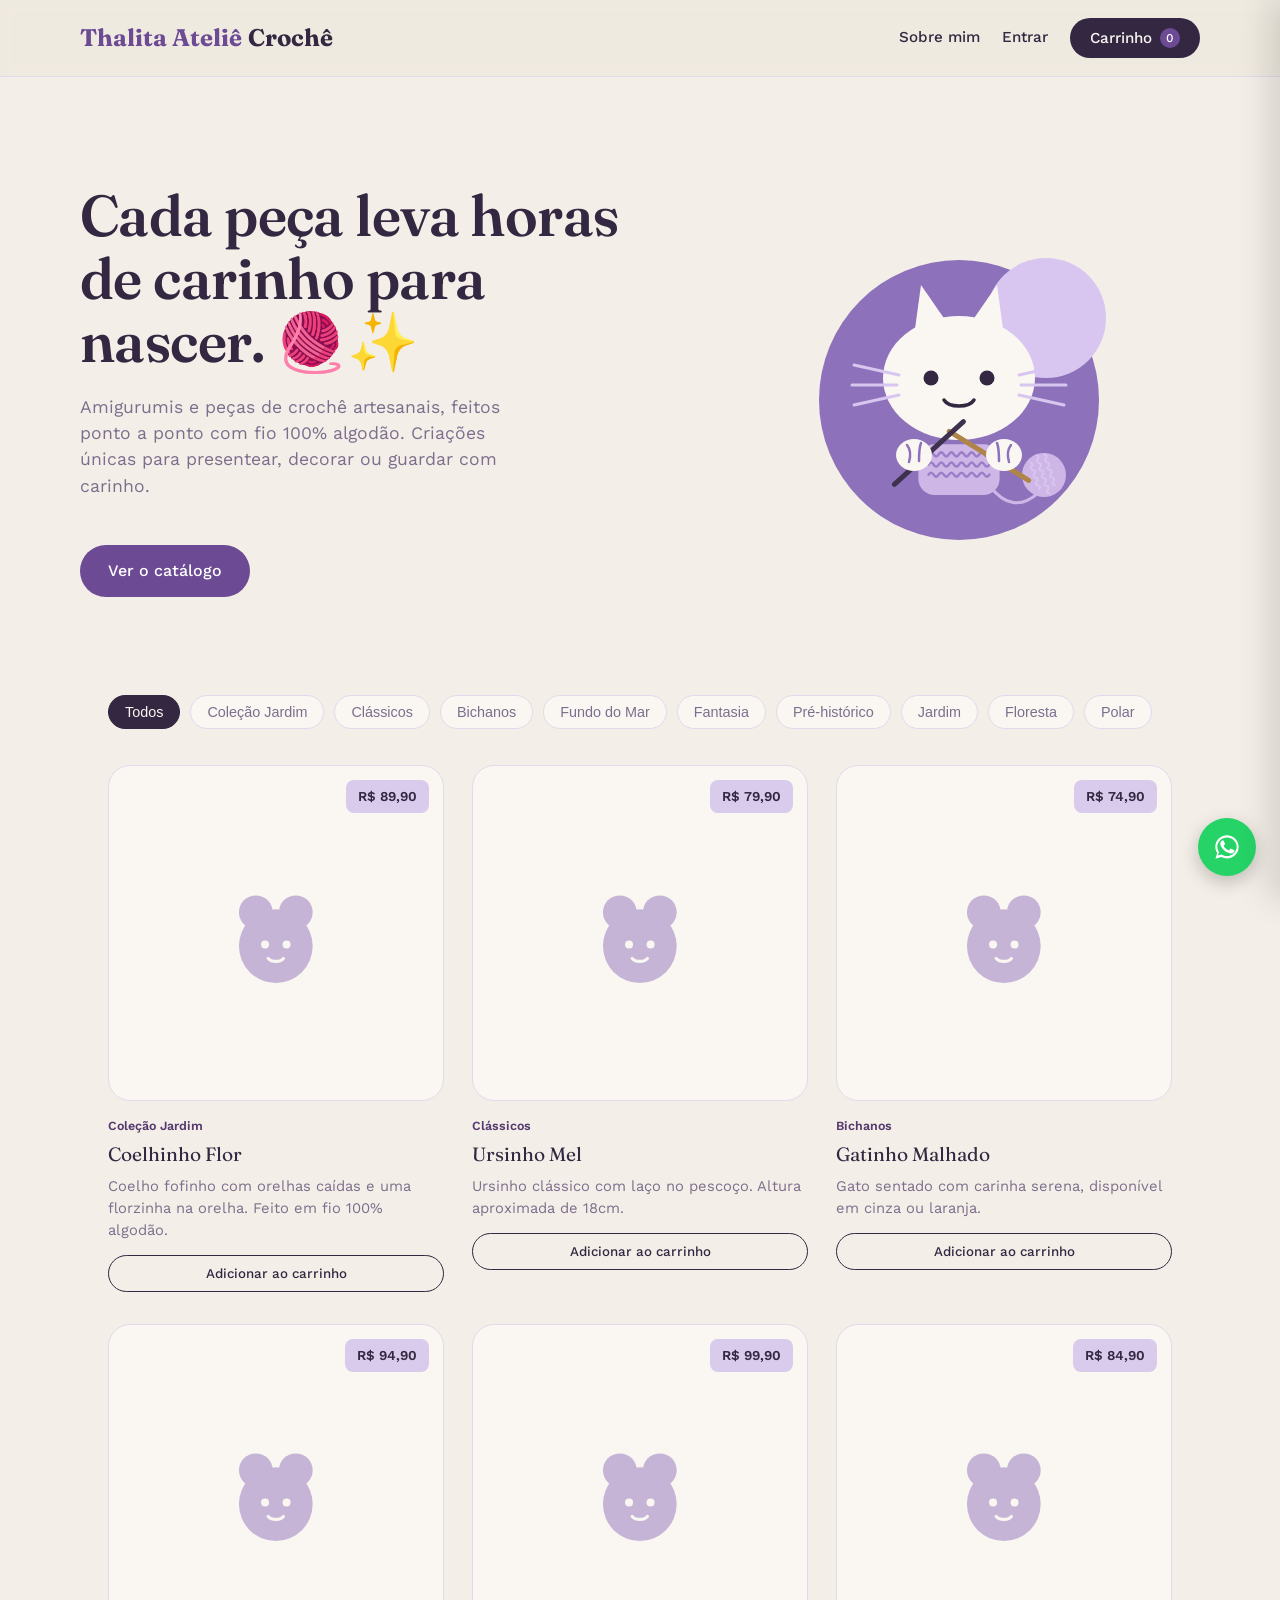
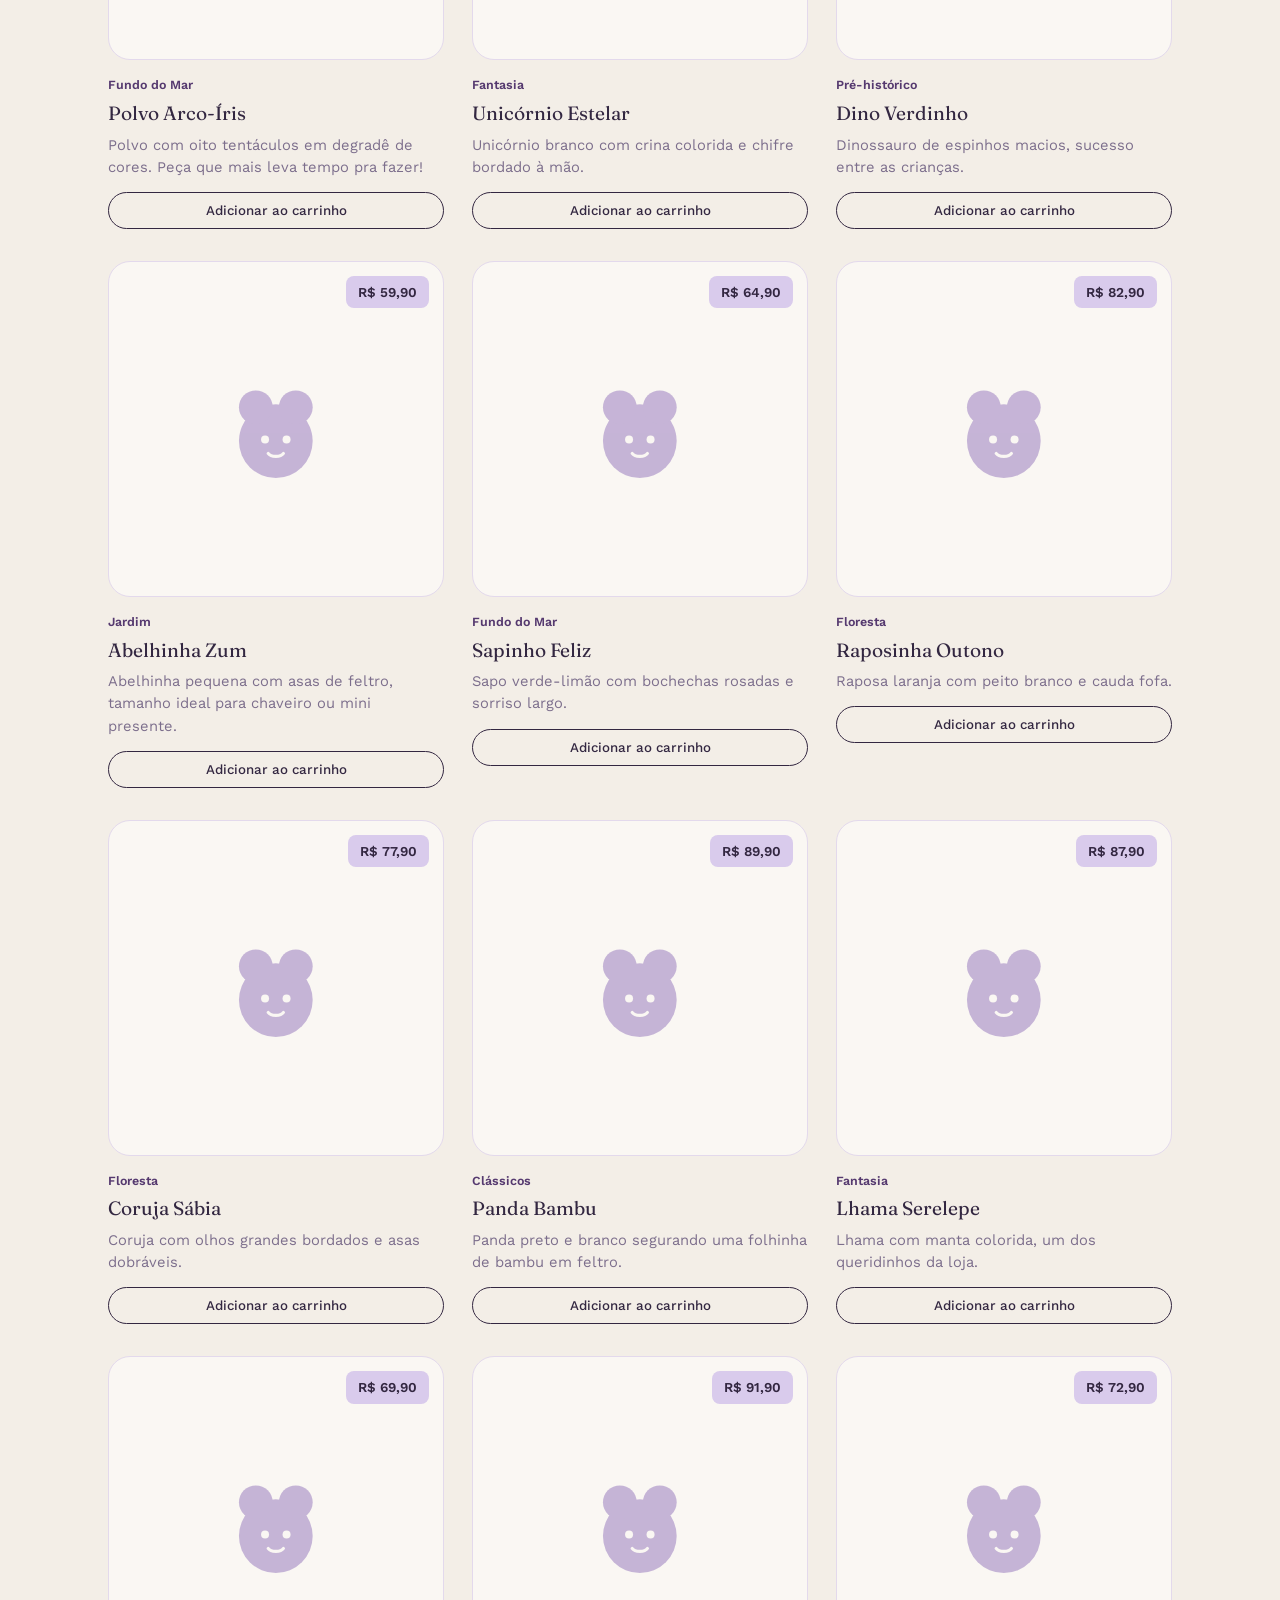
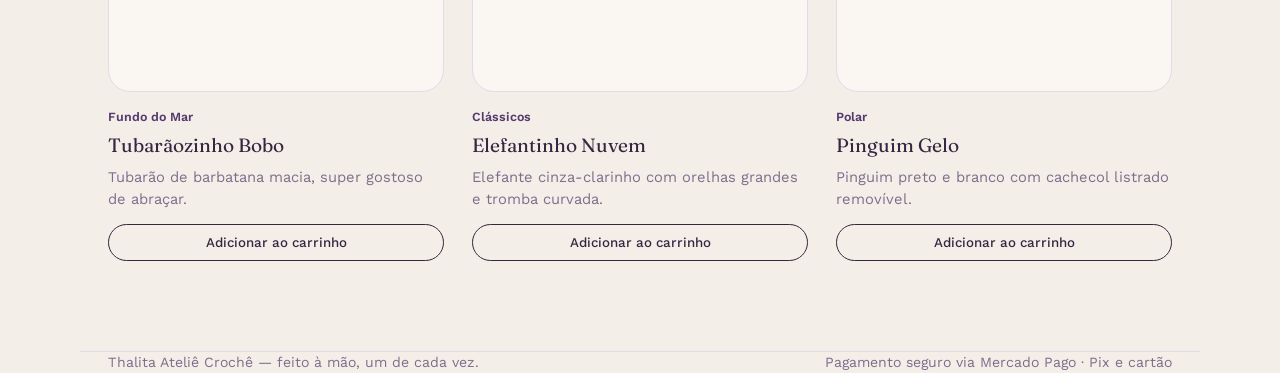
==== commit e16296d7: "Add files via upload" ====
--- a/index.html
+++ b/index.html
@@ -17,6 +17,7 @@
     <div class="logo"><span>Thalita Ateliê</span> Crochê</div>
     <div class="header-actions">
       <a href="sobre.html" class="nav-link">Sobre mim</a>
+      <a href="#" id="auth-link" class="nav-link" onclick="goToAuth()">Entrar</a>
       <button class="cart-btn" id="cartToggle" aria-label="Abrir carrinho">
         Carrinho
         <span class="cart-count" id="cartCount">0</span>
@@ -81,5 +82,24 @@
 <script src="contato.js"></script>
 <script src="products.js"></script>
 <script src="script.js"></script>
+<script>
+  function goToAuth() {
+    const token = localStorage.getItem('auth_token');
+    const user = JSON.parse(localStorage.getItem('user') || '{}');
+    if (token) {
+      window.location.href = user.role === 'admin' ? 'admin.html' : 'meus-pedidos.html';
+    } else {
+      window.location.href = 'login.html';
+    }
+  }
+  (function() {
+    const token = localStorage.getItem('auth_token');
+    const user = JSON.parse(localStorage.getItem('user') || '{}');
+    const link = document.getElementById('auth-link');
+    if (token && link) {
+      link.textContent = user.role === 'admin' ? '📊 Admin' : '📦 Meus Pedidos';
+    }
+  })();
+</script>
 </body>
 </html>
